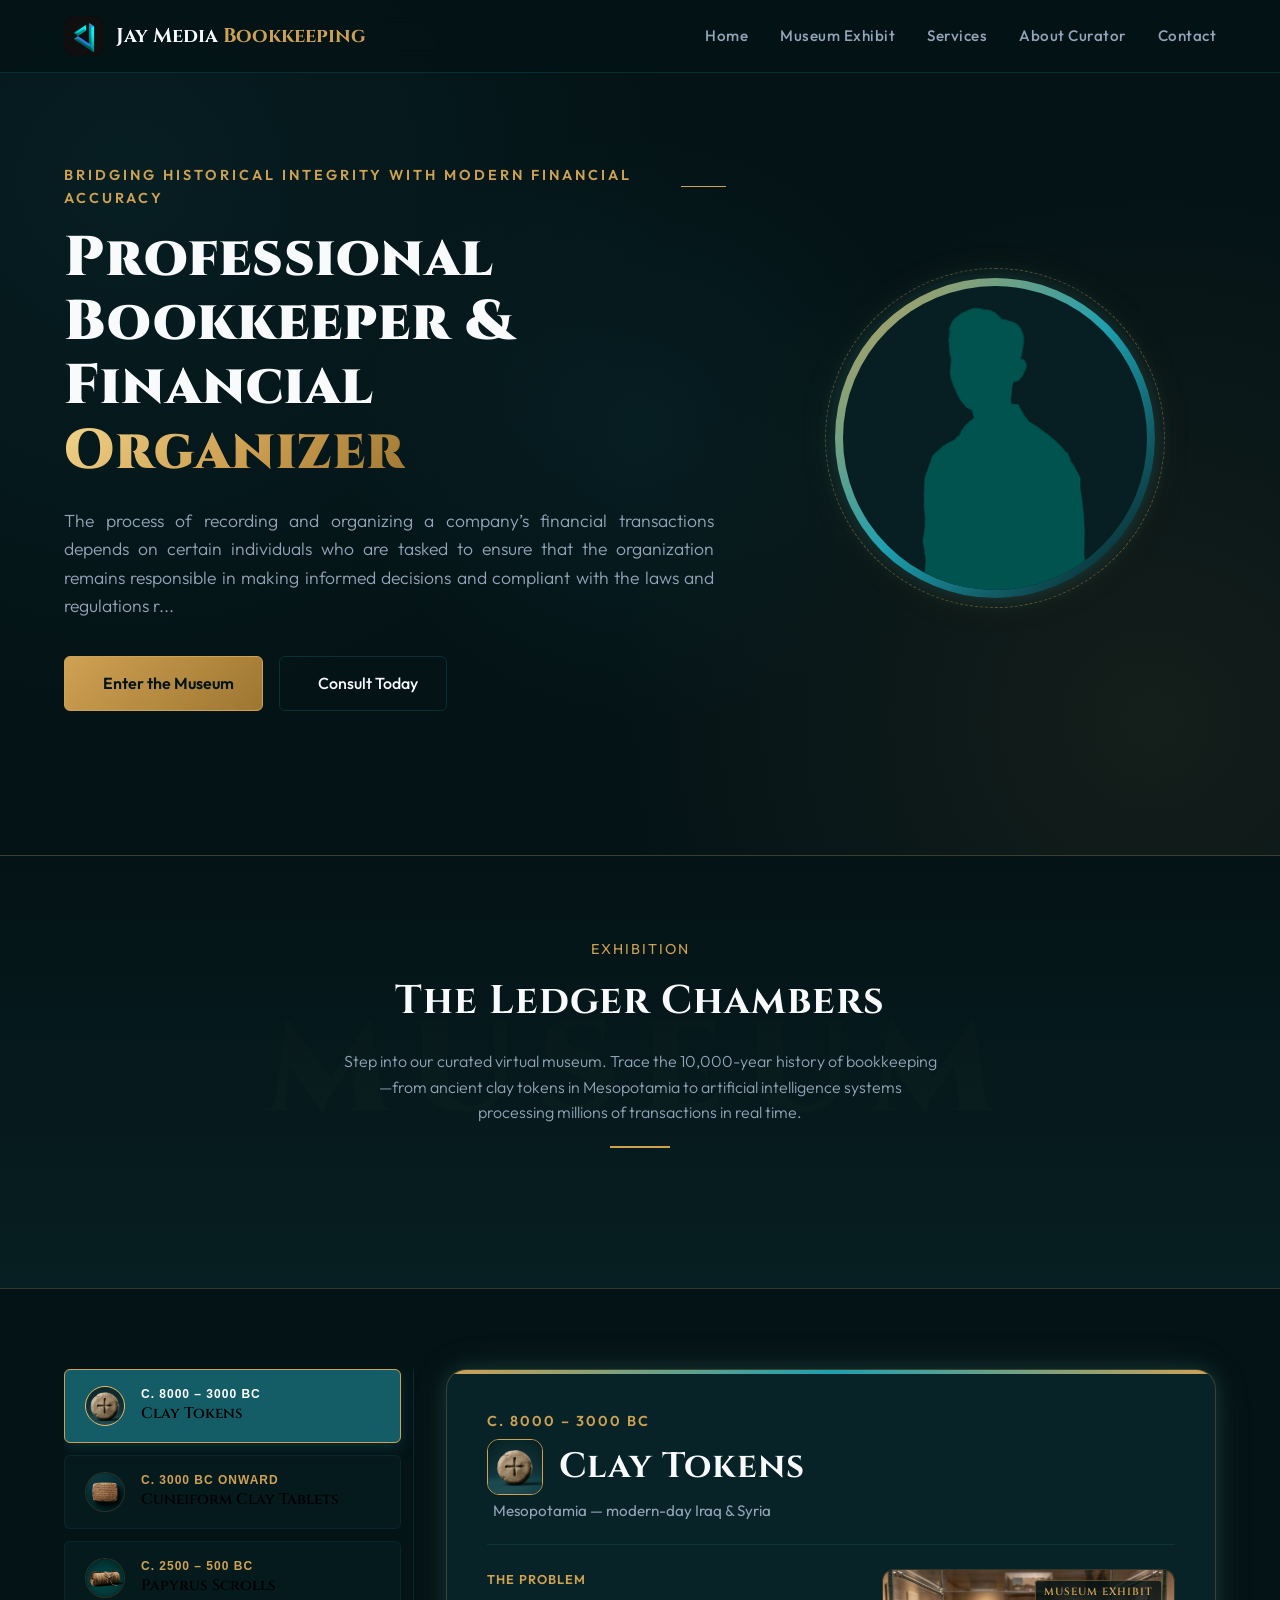
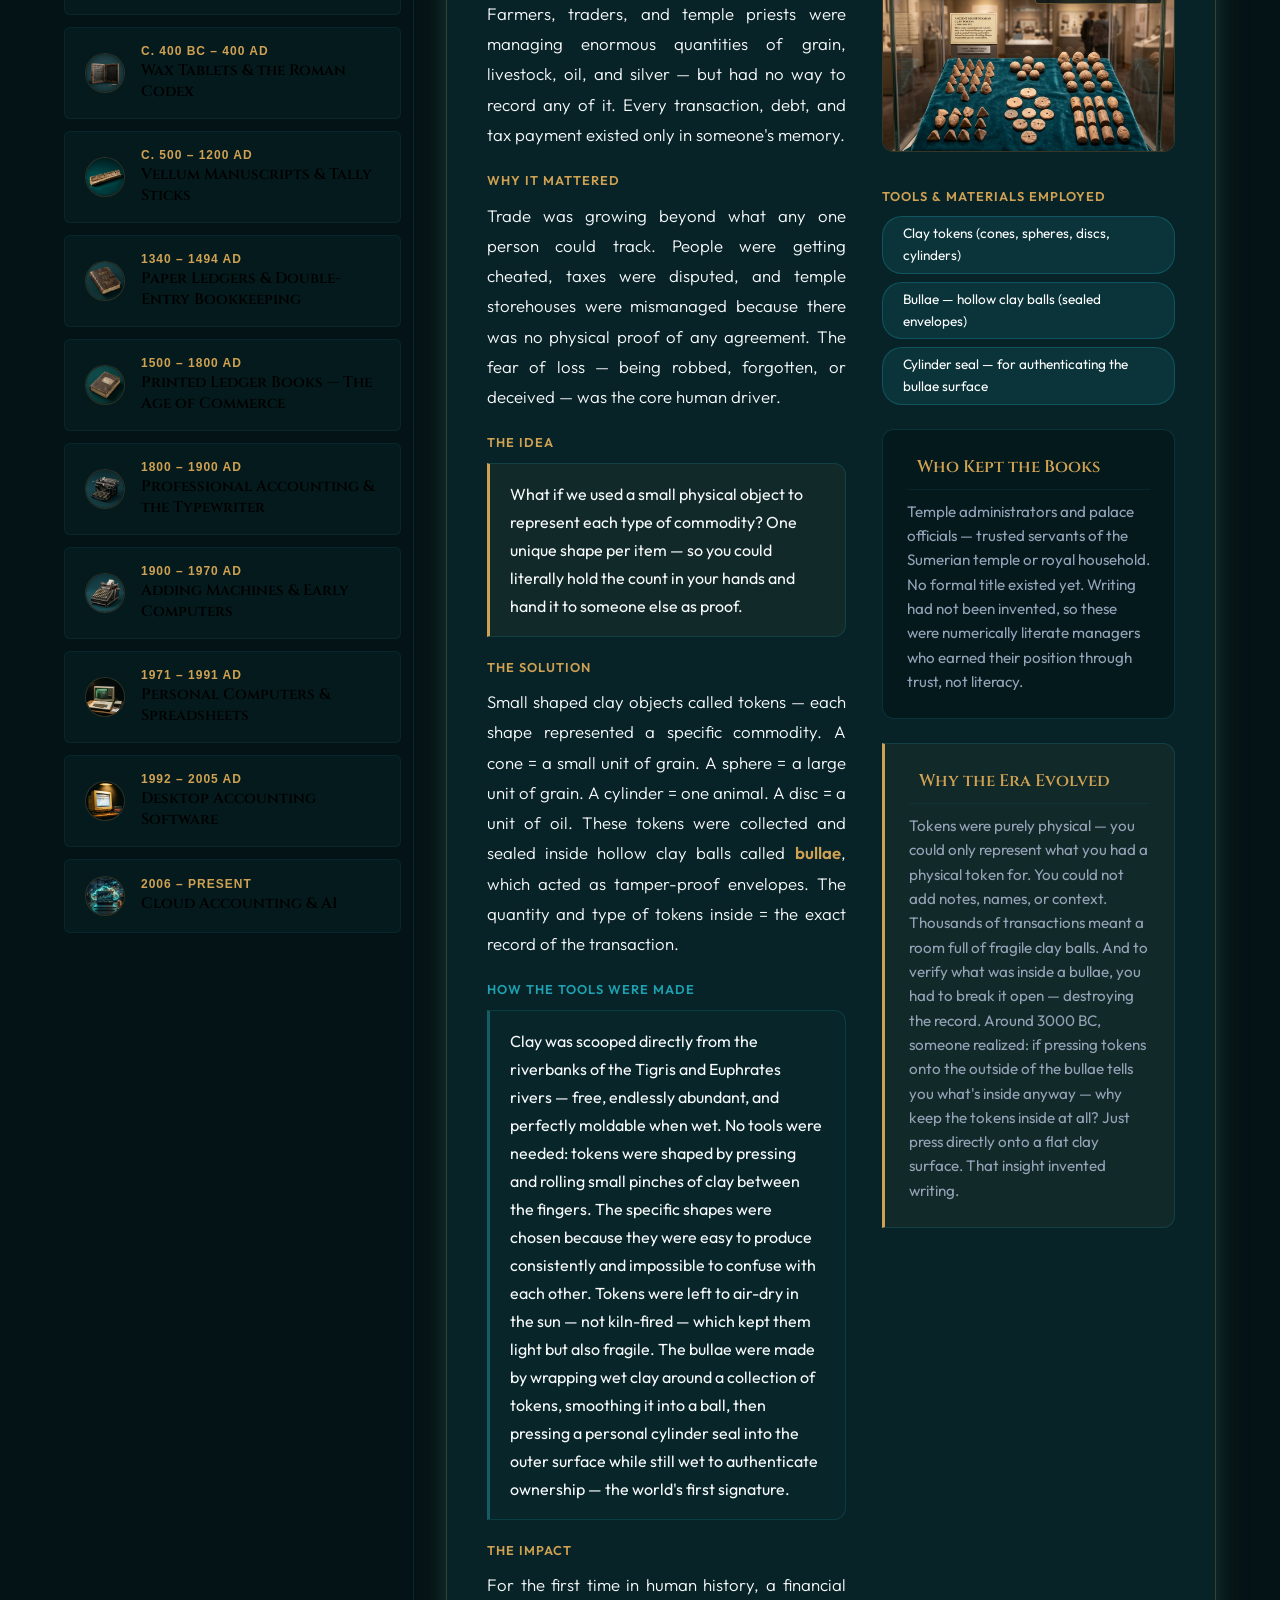
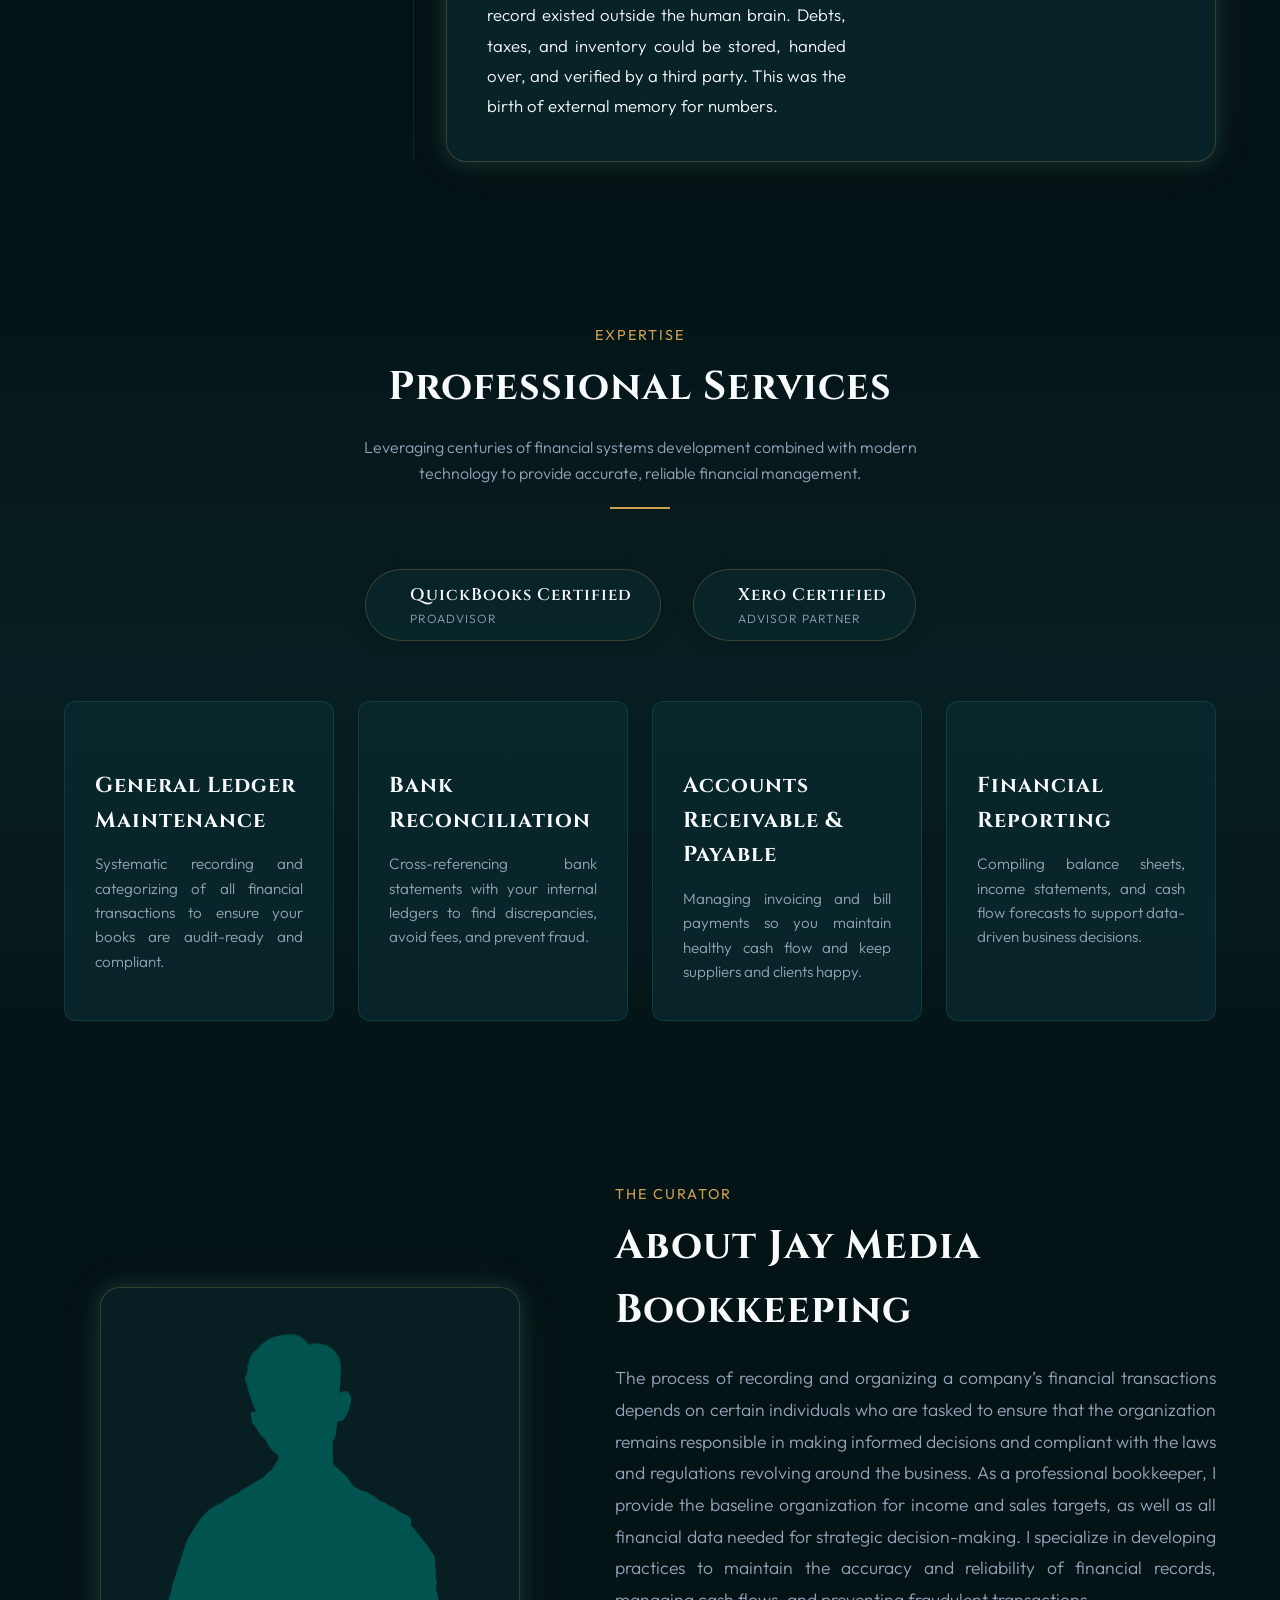
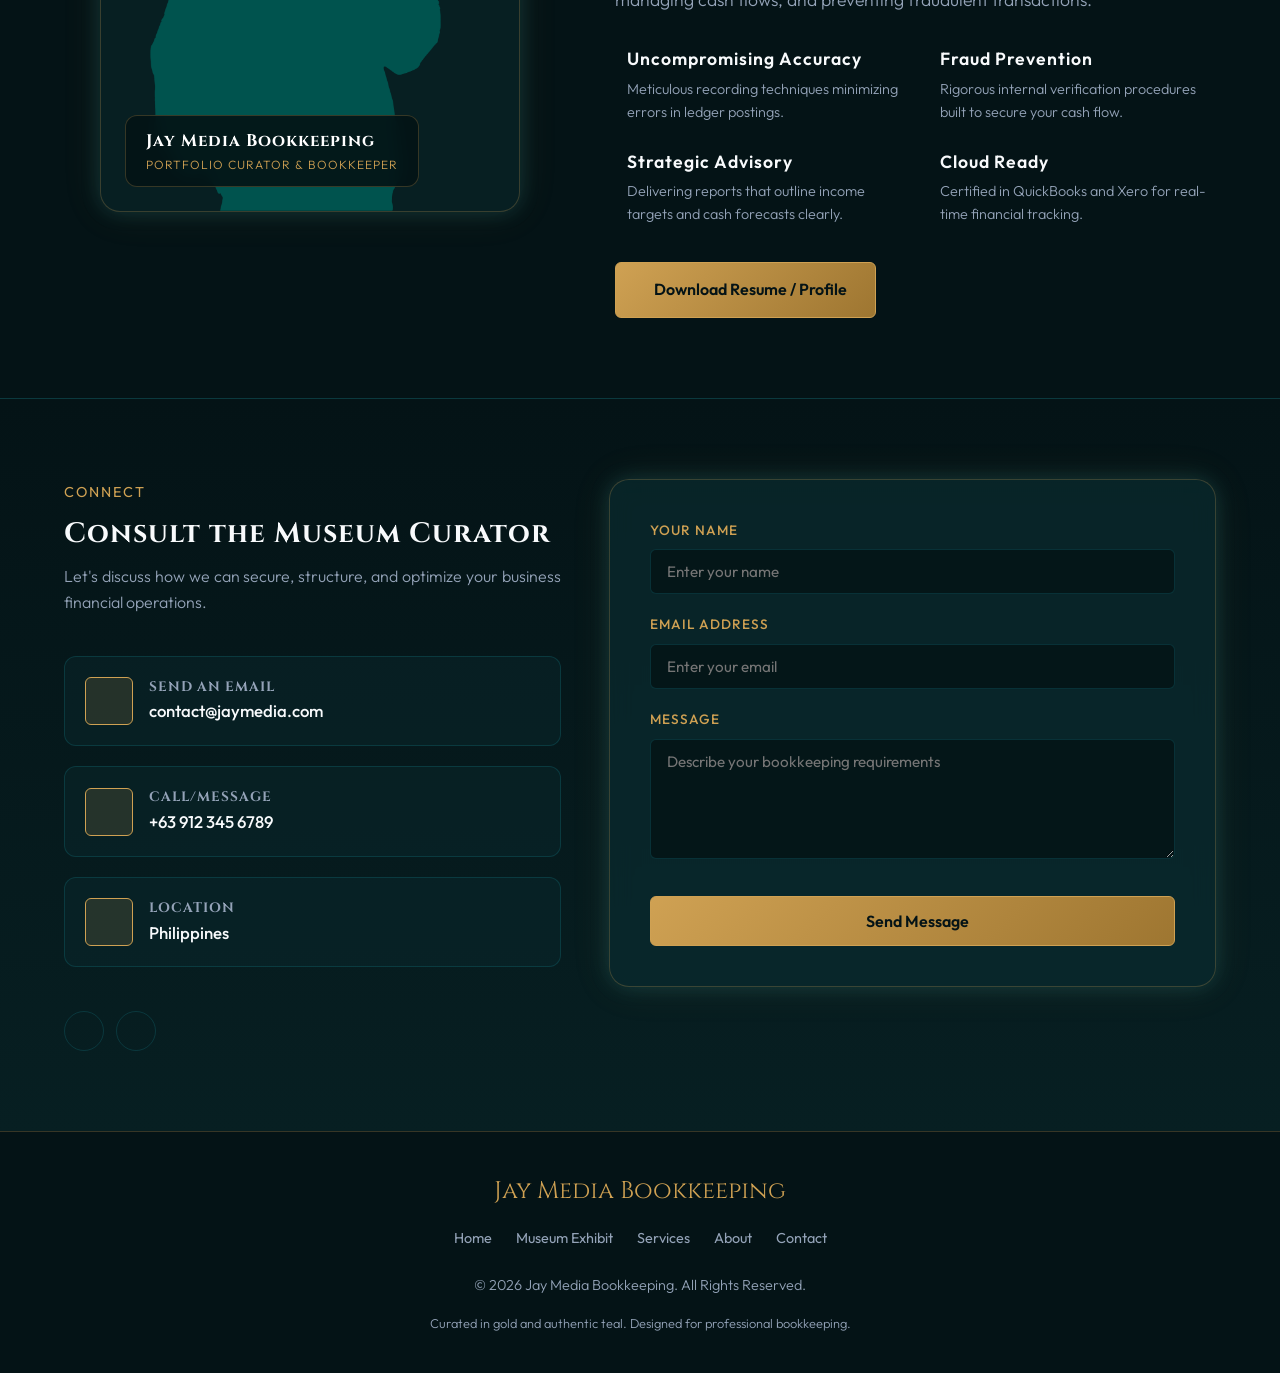
==== index.html @ 48db3c7d "Initial commit - Mobile responsive bookkeeping museum portfolio with interactive shatter transitions" ====
<!DOCTYPE html>
<html lang="en" class="no-scroll">
<head>
  <meta charset="UTF-8">
  <meta name="viewport" content="width=device-width, initial-scale=1.0">
  <title>The Bookkeeping Museum & Portfolio</title>
  
  <!-- SEO Meta Tags -->
  <meta name="description" content="A museum-inspired bookkeeping portfolio exploring the history of bookkeeping from 8000 BC to modern Cloud and AI solutions, showcasing professional bookkeeping services.">
  <meta name="keywords" content="bookkeeping, bookkeeping history, QuickBooks, Xero, portfolio, financial organizer">
  <meta name="author" content="Jay Media Bookkeeping">
  
  <!-- Tabler Icons -->
  <link rel="stylesheet" href="https://cdn.jsdelivr.net/npm/@tabler/icons-webfont@latest/tabler-icons.min.css">
  
  <!-- Custom Stylesheet -->
  <link rel="stylesheet" href="style.css">
</head>
<body class="no-scroll">

  <!-- Preloader Loading Screen -->
  <div class="preloader" id="preloader">
    <div class="loader-container">
      <div class="loader-ring-outer"></div>
      <div class="loader-ring"></div>
      <img src="assets/profile/5. Jay Media Logo.png" alt="Loading Logo" class="loader-logo" id="preloader-logo">
    </div>
    <div class="loader-text" id="preloader-text">Jay Media <span>Bookkeeping</span></div>
  </div>

  <!-- Navigation -->
  <header>
    <div class="container nav-container">
      <a href="#" class="logo-link" id="nav-logo-link">
        <img src="assets/profile/5. Jay Media Logo.png" alt="Jay Media Logo" class="logo-img" id="nav-logo">
        <span class="logo-text" id="nav-logo-text">Jay Media <span>Bookkeeping</span></span>
      </a>
      <ul class="nav-menu">
        <li><a href="#hero" class="nav-link">Home</a></li>
        <li><a href="#museum" class="nav-link">Museum Exhibit</a></li>
        <li><a href="#services" class="nav-link">Services</a></li>
        <li><a href="#about" class="nav-link">About Curator</a></li>
        <li><a href="#contact" class="nav-link">Contact</a></li>
      </ul>
    </div>
  </header>

  <!-- Hero Section -->
  <section class="hero" id="hero">
    <div class="container hero-grid">
      <div class="hero-content">
        <div class="hero-subtitle" id="hero-sub">Where Financial Accuracy Meets History</div>
        <h1 class="hero-title" id="hero-title-text">Organizing Your <span class="gold-gradient-text">Financial Legacy</span></h1>
        <p class="hero-description" id="hero-bio-short">
          The process of recording and organizing a company’s financial transactions depend on certain individuals who are tasked to ensure that the organization remains responsible in making informed decisions and compliant with the laws.
        </p>
        <div class="hero-cta">
          <a href="#museum" class="btn-primary">
            <i class="ti ti-building-monument"></i> Enter the Museum
          </a>
          <a href="#contact" class="btn-secondary">
            <i class="ti ti-mail"></i> Consult Today
          </a>
        </div>
      </div>
      <div class="hero-profile-container">
        <div class="profile-frame">
          <div class="profile-img-wrap interactive-profile-card" id="hero-profile-card">
            <img src="assets/profile/1. profile-teal.png" alt="Jay Media Profile Silhouette" class="profile-layer base-silhouette" id="hero-base-img">
            <img src="assets/profile/2. Profile.jpg" alt="Jay Media Profile Photo" class="profile-layer reveal-photo" id="hero-active-img">
          </div>
        </div>
      </div>
    </div>
  </section>

  <!-- Museum Intro Section -->
  <section class="museum-intro section-padding">
    <div class="container">
      <div class="section-hdr">
        <span class="section-subtitle">Exhibition</span>
        <h2 class="section-title">The Ledger Chambers</h2>
        <p class="section-desc">
          Step into our curated virtual museum. Trace the 10,000-year history of bookkeeping—from ancient clay tokens in Mesopotamia to artificial intelligence systems processing millions of transactions in real time.
        </p>
      </div>
    </div>
  </section>

  <!-- Museum Exhibit Section -->
  <section class="gallery-section section-padding" id="museum">
    <div class="container">
      <div class="gallery-grid">
        
        <!-- Timeline Navigation (Sidebar) -->
        <div class="timeline-nav" id="timeline-nav-list">
          <!-- Dynamically populated -->
        </div>

        <!-- Exhibit Case (Main detail display) -->
        <div class="exhibit-case" id="exhibit-display-case">
          <!-- Dynamically populated -->
        </div>

      </div>
    </div>
  </section>

  <!-- Services & Certifications Section -->
  <section class="services-section section-padding" id="services">
    <div class="container">
      <div class="section-hdr">
        <span class="section-subtitle">Expertise</span>
        <h2 class="section-title">Professional Services</h2>
        <p class="section-desc">
          Leveraging centuries of financial systems development combined with modern technology to provide accurate, reliable financial management.
        </p>
      </div>

      <!-- Certifications Row -->
      <div class="certifications-row" id="certifications-row">
        <!-- Dynamically populated -->
      </div>

      <!-- Services Grid -->
      <div class="services-grid" id="services-grid">
        <!-- Dynamically populated -->
      </div>
    </div>
  </section>

  <!-- About / Curator Section -->
  <section class="about-section section-padding" id="about">
    <div class="container about-grid">
      <div class="about-visual">
        <div class="about-banner-frame interactive-profile-card" id="about-profile-card">
          <img src="assets/profile/3. nobackground-teal.png" alt="Jay Media Profile Silhouette" class="profile-layer base-silhouette" id="about-base-img">
          <img src="assets/profile/4. nobackground.png" alt="Jay Media Profile Cutout" class="profile-layer reveal-photo" id="about-active-img">
          <div class="laser-line"></div>
          <div class="curator-tag" style="z-index: 3;">
            <h4 id="curator-name-tag">Jay Media Bookkeeping</h4>
            <p>Portfolio Curator & Bookkeeper</p>
          </div>
        </div>
      </div>
      <div class="about-content">
        <span class="section-subtitle">The Curator</span>
        <h2 id="about-header-name">About the Bookkeeper</h2>
        <p class="about-bio" id="about-bio-text">
          As professionals in the field, we provide the baseline organization for income and sales targets, as well as all financial data needed for strategic decision-making. To do this, it is crucial to develop skills to maintain the accuracy and reliability of financial records and manage cash flows, aiding in the prevention of fraudulent transactions.
        </p>
        <div class="about-highlights">
          <div class="highlight-item">
            <i class="ti ti-circle-check"></i>
            <div>
              <h4>Uncompromising Accuracy</h4>
              <p>Meticulous recording techniques minimizing errors in ledger postings.</p>
            </div>
          </div>
          <div class="highlight-item">
            <i class="ti ti-shield-lock"></i>
            <div>
              <h4>Fraud Prevention</h4>
              <p>Rigorous internal verification procedures built to secure your cash flow.</p>
            </div>
          </div>
          <div class="highlight-item">
            <i class="ti ti-chart-line"></i>
            <div>
              <h4>Strategic Advisory</h4>
              <p>Delivering reports that outline income targets and cash forecasts clearly.</p>
            </div>
          </div>
          <div class="highlight-item">
            <i class="ti ti-device-laptop"></i>
            <div>
              <h4>Cloud Ready</h4>
              <p>Certified in QuickBooks and Xero for real-time financial tracking.</p>
            </div>
          </div>
        </div>
        <a href="#" class="btn-primary" id="download-resume-btn" download>
          <i class="ti ti-download"></i> Download Resume / Profile
        </a>
      </div>
    </div>
  </section>

  <!-- Contact Section -->
  <section class="contact-section section-padding" id="contact">
    <div class="container contact-grid">
      
      <!-- Contact Info -->
      <div class="contact-info-panel">
        <div>
          <span class="section-subtitle">Connect</span>
          <h2 class="contact-info-title">Consult the Museum Curator</h2>
          <p class="contact-info-desc">
            Let's discuss how we can secure, structure, and optimize your business financial operations.
          </p>
        </div>
        
        <div class="contact-methods">
          <div class="contact-method-card">
            <div class="contact-method-icon">
              <i class="ti ti-mail"></i>
            </div>
            <div class="contact-method-details">
              <h4>Send an Email</h4>
              <p><a href="mailto:contact@jaymedia.com" id="contact-email-link">contact@jaymedia.com</a></p>
            </div>
          </div>

          <div class="contact-method-card">
            <div class="contact-method-icon">
              <i class="ti ti-phone"></i>
            </div>
            <div class="contact-method-details">
              <h4>Call/Message</h4>
              <p id="contact-phone-text">+63 912 345 6789</p>
            </div>
          </div>

          <div class="contact-method-card">
            <div class="contact-method-icon">
              <i class="ti ti-map-pin"></i>
            </div>
            <div class="contact-method-details">
              <h4>Location</h4>
              <p id="contact-location-text">Philippines</p>
            </div>
          </div>
        </div>

        <div class="social-links">
          <a href="#" class="social-icon" id="contact-fb" target="_blank"><i class="ti ti-brand-facebook"></i></a>
          <a href="#" class="social-icon" id="contact-li" target="_blank"><i class="ti ti-brand-linkedin"></i></a>
        </div>
      </div>

      <!-- Contact Form -->
      <div class="contact-form-card">
        <form id="portfolio-contact-form" onsubmit="event.preventDefault(); alert('Message sent successfully! (Demonstration Only)');">
          <div class="form-group">
            <label class="form-label" for="contact-name">Your Name</label>
            <input type="text" id="contact-name" class="form-control" placeholder="Enter your name" required>
          </div>
          <div class="form-group">
            <label class="form-label" for="contact-email">Email Address</label>
            <input type="email" id="contact-email" class="form-control" placeholder="Enter your email" required>
          </div>
          <div class="form-group">
            <label class="form-label" for="contact-msg">Message</label>
            <textarea id="contact-msg" class="form-control" placeholder="Describe your bookkeeping requirements" required></textarea>
          </div>
          <button type="submit" class="btn-primary" style="width: 100%; justify-content: center; margin-top: 10px;">
            <i class="ti ti-send"></i> Send Message
          </button>
        </form>
      </div>

    </div>
  </section>

  <!-- Footer -->
  <footer>
    <div class="container">
      <a href="#" class="footer-logo" id="footer-logo-link">
        <span id="footer-logo-text">Jay Media <span>Bookkeeping</span></span>
      </a>
      <ul class="footer-nav">
        <li><a href="#hero">Home</a></li>
        <li><a href="#museum">Museum Exhibit</a></li>
        <li><a href="#services">Services</a></li>
        <li><a href="#about">About</a></li>
        <li><a href="#contact">Contact</a></li>
      </ul>
      <p>&copy; <span id="current-year">2026</span> Jay Media Bookkeeping. All Rights Reserved.</p>
      <p class="footer-credits">Curated in gold and authentic teal. Designed for professional bookkeeping.</p>
  </footer>

  <!-- Mobile Bottom Navigation Bar -->
  <nav class="mobile-nav-bar">
    <a href="#hero" class="mobile-nav-item active">
      <i class="ti ti-smart-home"></i>
      <span>Home</span>
    </a>
    <a href="#museum" class="mobile-nav-item">
      <i class="ti ti-building-monument"></i>
      <span>Museum</span>
    </a>
    <a href="#services" class="mobile-nav-item">
      <i class="ti ti-briefcase"></i>
      <span>Services</span>
    </a>
    <a href="#about" class="mobile-nav-item">
      <i class="ti ti-user-cog"></i>
      <span>Curator</span>
    </a>
    <a href="#contact" class="mobile-nav-item">
      <i class="ti ti-message-dots"></i>
      <span>Contact</span>
    </a>
  </nav>

  <!-- Image Lightbox Modal -->
  <div id="image-lightbox" class="lightbox-modal">
    <span class="lightbox-close">&times;</span>
    <img class="lightbox-content" id="lightbox-img" alt="Fullscreen Exhibit Preview">
    <div id="lightbox-caption" class="lightbox-caption"></div>
  </div>

  <!-- Toast Notification -->
  <div class="toast" id="toast-notif">
    <i class="ti ti-circle-check"></i>
    <span id="toast-message">Changes saved successfully!</span>
  </div>



  <!-- Javascript Logic -->
  <script src="data.js"></script>
  <script>
    // State management
    let portfolioData = null;
    let activeExhibitId = 1;

    // Load initial data
    function initData() {
      const savedData = localStorage.getItem('portfolioData');
      if (savedData) {
        try {
          portfolioData = JSON.parse(savedData);
          // Migrate old museum format to v3 if missing the new fields
          if (!portfolioData.museum || !portfolioData.museum[0] || !portfolioData.museum[0].problem) {
            console.log("Upgrading local storage museum data to v3...");
            portfolioData.museum = DEFAULT_PORTFOLIO_DATA.museum;
            saveDataToStorage();
          }
          // Upgrade old relative file references to Base64 to bypass local file:// protocol limitations
          if (portfolioData.personal) {
            if (!portfolioData.personal.heroBaseImg || !portfolioData.personal.heroBaseImg.startsWith('data:image')) {
              portfolioData.personal.heroBaseImg = DEFAULT_PORTFOLIO_DATA.personal.heroBaseImg;
            }
            if (!portfolioData.personal.heroActiveImg || !portfolioData.personal.heroActiveImg.startsWith('data:image')) {
              portfolioData.personal.heroActiveImg = DEFAULT_PORTFOLIO_DATA.personal.heroActiveImg;
            }
          }
        } catch (e) {
          console.error("Failed to parse saved data, loading defaults.", e);
          portfolioData = { ...DEFAULT_PORTFOLIO_DATA };
        }
      } else {
        portfolioData = { ...DEFAULT_PORTFOLIO_DATA };
      }
    }

    // Save changes to localStorage
    function saveDataToStorage() {
      localStorage.setItem('portfolioData', JSON.stringify(portfolioData));
    }

    // Render personal details
    function renderPersonal() {
      const p = portfolioData.personal;
      
      // Update browser tab title
      document.title = `${p.name} | Bookkeeper & Financial Curator`;

      // Preloader logo update
      const preloaderLogo = document.getElementById('preloader-logo');
      if (preloaderLogo && p.logoImg) {
        preloaderLogo.src = p.logoImg;
      }
      
      const preloaderText = document.getElementById('preloader-text');
      if (preloaderText) {
        const nameParts = p.name.split(' ');
        if (nameParts.length > 1) {
          const lastPart = nameParts.pop();
          preloaderText.innerHTML = `${nameParts.join(' ')} <span>${lastPart}</span>`;
        } else {
          preloaderText.innerHTML = p.name;
        }
      }

      // Header logo & branding
      const logoEl = document.getElementById('nav-logo');
      if (p.logoImg) {
        logoEl.src = p.logoImg;
        logoEl.style.display = 'block';
      } else {
        logoEl.style.display = 'none';
      }
      
      const logoTextEl = document.getElementById('nav-logo-text');
      const footerLogoTextEl = document.getElementById('footer-logo-text');
      
      // Handle formatting names like "Word Word"
      const nameParts = p.name.split(' ');
      let brandHTML = '';
      if (nameParts.length > 1) {
        const lastPart = nameParts.pop();
        brandHTML = `${nameParts.join(' ')} <span>${lastPart}</span>`;
      } else {
        brandHTML = `${p.name}`;
      }
      logoTextEl.innerHTML = brandHTML;
      footerLogoTextEl.innerHTML = brandHTML;

      // Hero Elements
      document.getElementById('hero-sub').innerText = p.tagline;
      
      // Hero Title format (first parts white, last word gold)
      const titleParts = p.title.split(' ');
      if (titleParts.length > 1) {
        const lastWord = titleParts.pop();
        document.getElementById('hero-title-text').innerHTML = `${titleParts.join(' ')} <span class="gold-gradient-text">${lastWord}</span>`;
      } else {
        document.getElementById('hero-title-text').innerText = p.title;
      }

      // Bio / Image
      document.getElementById('hero-bio-short').innerText = p.bio.length > 250 ? p.bio.substring(0, 247) + '...' : p.bio;
      
      // Hero Layer Images
      document.getElementById('hero-base-img').src = p.heroBaseImg || 'assets/profile/1. profile-teal.png';
      document.getElementById('hero-active-img').src = p.heroActiveImg || 'assets/profile/2. Profile.jpg';
      if (window.heroDisintegrator) {
        window.heroDisintegrator.updateImageSrc(p.heroBaseImg || 'assets/profile/1. profile-teal.png', p.heroActiveImg || 'assets/profile/2. Profile.jpg');
      }
      
      // About Layer Images
      document.getElementById('about-base-img').src = p.aboutBaseImg || 'assets/profile/3. nobackground-teal.png';
      document.getElementById('about-active-img').src = p.aboutActiveImg || 'assets/profile/4. nobackground.png';
      
      document.getElementById('curator-name-tag').innerText = p.name;
      document.getElementById('about-header-name').innerText = `About ${p.name}`;
      document.getElementById('about-bio-text').innerText = p.bio;
      
      // Resume Link
      const resumeBtn = document.getElementById('download-resume-btn');
      resumeBtn.href = p.resumeLink || '#';

      // Contacts Panel
      document.getElementById('contact-email-link').href = `mailto:${p.email}`;
      document.getElementById('contact-email-link').innerText = p.email;
      document.getElementById('contact-phone-text').innerText = p.phone;
      document.getElementById('contact-location-text').innerText = p.location;

      // Social links
      const fbLink = document.getElementById('contact-fb');
      const liLink = document.getElementById('contact-li');
      if (p.facebook) {
        fbLink.href = p.facebook;
        fbLink.style.display = 'inline-flex';
      } else {
        fbLink.style.display = 'none';
      }
      if (p.linkedin) {
        liLink.href = p.linkedin;
        liLink.style.display = 'inline-flex';
      } else {
        liLink.style.display = 'none';
      }

      // Certifications Badges
      const certRow = document.getElementById('certifications-row');
      certRow.innerHTML = '';
      if (p.qbCertified) {
        certRow.innerHTML += `
          <div class="cert-badge">
            <i class="ti ti-certificate"></i>
            <div class="cert-badge-text">
              <h4>QuickBooks Certified</h4>
              <p>ProAdvisor</p>
            </div>
          </div>
        `;
      }
      if (p.xeroCertified) {
        certRow.innerHTML += `
          <div class="cert-badge">
            <i class="ti ti-certificate-2"></i>
            <div class="cert-badge-text">
              <h4>Xero Certified</h4>
              <p>Advisor Partner</p>
            </div>
          </div>
        `;
      }
    }

    // Render services
    function renderServices() {
      const container = document.getElementById('services-grid');
      container.innerHTML = '';
      
      portfolioData.services.forEach(s => {
        container.innerHTML += `
          <div class="service-card">
            <i class="ti ${s.icon || 'ti-book'} service-icon"></i>
            <h3 class="service-title">${s.title}</h3>
            <p class="service-desc">${s.desc}</p>
          </div>
        `;
      });
    }

    // Render Museum Timeline Navigation
    function renderMuseumNav() {
      const container = document.getElementById('timeline-nav-list');
      container.innerHTML = '';
      
      portfolioData.museum.forEach(m => {
        const isActive = m.id === activeExhibitId ? 'active' : '';
        container.innerHTML += `
          <button class="timeline-nav-item ${isActive}" onclick="selectExhibit(${m.id})">
            <div class="nav-item-icon"><img src="${m.thumbnail || m.image}" alt="${m.name} Icon"></div>
            <div class="nav-item-meta">
              <div class="nav-item-date">${m.date}</div>
              <div class="nav-item-name">${m.name}</div>
            </div>
          </button>
        `;
      });
    }

    // Render active exhibit detail case
    function renderActiveExhibit() {
      const container = document.getElementById('exhibit-display-case');
      const m = portfolioData.museum.find(item => item.id === activeExhibitId) || portfolioData.museum[0];
      
      // Chips builder
      const chipsHTML = m.tools.map(t => `<span class="chip"><i class="ti ti-tool"></i>${t}</span>`).join('');
      
      // Visual display (Image or beautiful fallback icon layout)
      let visualHTML = '';
      if (m.image) {
        visualHTML = `
          <div class="exhibit-image-frame" onclick="window.openLightbox('${m.image}', '${m.name} Exhibit')">
            <img src="${m.image}" alt="${m.name} Museum Exhibit">
          </div>
        `;
      } else {
        visualHTML = `
          <div class="exhibit-image-frame">
            <div class="exhibit-placeholder-visual">
              <i class="ti ti-building-monument"></i>
              <p style="font-family: var(--font-serif); font-size: 1.1rem; color: var(--gold-primary)">${m.name} Exhibit Display</p>
              <p style="font-size: 0.8rem; opacity: 0.7">Replica Artifact (Reference Code: BM-${100 + m.id})</p>
            </div>
          </div>
        `;
      }

      container.innerHTML = `
        <div class="exhibit-header">
          <div>
            <div class="exhibit-date">${m.date}</div>
            <div class="exhibit-title-wrap">
              <div class="exhibit-icon"><img src="${m.thumbnail || m.image}" alt="${m.name} Icon"></div>
              <h3 class="exhibit-title">${m.name}</h3>
            </div>
            <div class="exhibit-place">
              <i class="ti ti-map-pin"></i> ${m.place}
            </div>
          </div>
        </div>

        <div class="exhibit-content-grid">
          
          <!-- Story column -->
          <div class="exhibit-story" style="display: flex; flex-direction: column; gap: 20px;">
            <div class="exhibit-story-section">
              <div class="exhibit-chips-label"><i class="ti ti-alert-circle"></i> The Problem</div>
              <p>${m.problem}</p>
            </div>
            
            <div class="exhibit-story-section">
              <div class="exhibit-chips-label"><i class="ti ti-help-circle"></i> Why It Mattered</div>
              <p>${m.why}</p>
            </div>
            
            <div class="exhibit-story-section">
              <div class="exhibit-chips-label" style="color: var(--gold-primary);"><i class="ti ti-bulb"></i> The Idea</div>
              <div class="exhibit-box-dark" style="border-left: 3px solid var(--gold-primary); background: rgba(207, 161, 83, 0.05); padding: 16px 20px; border-radius: 0 var(--radius-md) var(--radius-md) 0; line-height: 1.75;">
                ${m.idea}
              </div>
            </div>
            
            <div class="exhibit-story-section">
              <div class="exhibit-chips-label"><i class="ti ti-puzzle"></i> The Solution</div>
              <p>${m.solution}</p>
            </div>
            
            <div class="exhibit-story-section">
              <div class="exhibit-chips-label" style="color: var(--teal-light);"><i class="ti ti-hammer"></i> How the Tools Were Made</div>
              <div class="exhibit-box-dark" style="border-left: 3px solid var(--teal-primary); background: rgba(20, 92, 102, 0.05); padding: 16px 20px; border-radius: 0 var(--radius-md) var(--radius-md) 0; line-height: 1.75;">
                ${m.howmade}
              </div>
            </div>
            
            <div class="exhibit-story-section">
              <div class="exhibit-chips-label"><i class="ti ti-star"></i> The Impact</div>
              <p>${m.impact}</p>
            </div>
          </div>

          <!-- Media/Meta column -->
          <div class="exhibit-meta-column">
            ${visualHTML}

            <div class="exhibit-chips">
              <span class="exhibit-chips-label">Tools & Materials Employed</span>
              <div class="chips-container">
                ${chipsHTML}
              </div>
            </div>

            <div class="exhibit-box-dark">
              <div class="exhibit-box-title">
                <i class="ti ti-user"></i> Who Kept the Books
              </div>
              <div class="exhibit-box-text">${m.who}</div>
            </div>

            <div class="exhibit-box-dark why-fade-box" style="border-left: 3px solid var(--gold-primary); background: rgba(207, 161, 83, 0.05);">
              <div class="exhibit-box-title" style="color: var(--gold-primary)">
                <i class="ti ti-alert-triangle"></i> Why the Era Evolved
              </div>
              <div class="exhibit-box-text">${m.limit}</div>
            </div>
          </div>

        </div>
      `;
    }

    // Switch exhibit
    function selectExhibit(id) {
      activeExhibitId = id;
      renderMuseumNav();
      
      // Animate transition
      const caseEl = document.getElementById('exhibit-display-case');
      caseEl.style.opacity = '0';
      caseEl.style.transform = 'translateY(10px)';
      
      setTimeout(() => {
        renderActiveExhibit();
        caseEl.style.opacity = '1';
        caseEl.style.transform = 'translateY(0)';
      }, 150);
    }

    // Show Toast
    function showToast(message) {
      const toast = document.getElementById('toast-notif');
      document.getElementById('toast-message').innerText = message;
      toast.classList.add('show');
      setTimeout(() => {
        toast.classList.remove('show');
      }, 3000);
    }

    // Render everything
    function renderAll() {
      renderPersonal();
      renderServices();
      renderMuseumNav();
      renderActiveExhibit();
      
      // Footer current year update
      document.getElementById('current-year').innerText = new Date().getFullYear();
    }



    // Global disintegrator reference
    window.heroDisintegrator = null;

    // Disintegration Particle Reveal Engine (Triangular Puzzle Shatter & Reassemble)
    class Disintegrator {
      constructor(container, baseImgSrc, activeImgSrc) {
        this.container = container;
        this.baseImgSrc = baseImgSrc;
        this.activeImgSrc = activeImgSrc;
        this.canvas = document.createElement('canvas');
        this.canvas.className = 'disintegrate-canvas';
        this.canvas.style.position = 'absolute';
        this.canvas.style.top = '0';
        this.canvas.style.left = '0';
        this.canvas.style.width = '100%';
        this.canvas.style.height = '100%';
        this.canvas.style.pointerEvents = 'none';
        this.canvas.style.zIndex = '5';
        
        this.container.appendChild(this.canvas);
        this.ctx = this.canvas.getContext('2d');
        
        this.disintegrateParticles = [];
        this.reassembleParticles = [];
        this.animating = false;
        this.animationFrameId = null;
        this.frameCount = 0;
        
        this.baseImageLoaded = false;
        this.activeImageLoaded = false;
        
        this.image = new Image();
        this.image.onload = () => {
          this.baseImageLoaded = true;
        };
        this.image.src = baseImgSrc;
        if (this.image.complete) {
          this.baseImageLoaded = true;
        }
        
        this.activeImage = new Image();
        this.activeImage.onload = () => {
          this.activeImageLoaded = true;
        };
        this.activeImage.src = activeImgSrc;
        if (this.activeImage.complete) {
          this.activeImageLoaded = true;
        }
      }
      
      trigger(mode = 'assemble') {
        if (this.animating) {
          // If already animating, dynamically reverse the direction of the transition mid-flight
          this.mode = mode;
          return;
        }
        if (!this.baseImageLoaded || !this.activeImageLoaded) return;
        
        this.animating = true;
        this.mode = mode;
        this.progress = (mode === 'assemble') ? 0.0 : 1.0;
        
        // Hide standard DOM images immediately to allow particle takeover
        this.container.classList.add('disintegrating');
        
        const rect = this.container.getBoundingClientRect();
        this.canvas.width = rect.width;
        this.canvas.height = rect.height;
        
        // Match DOM image scaling, alignment, and object-fit: cover behavior exactly
        const drawCoverImage = (tempCtx, img) => {
          const w = rect.width * 1.05;
          const h = rect.height * 1.05;
          const x = (rect.width - w) / 2;
          const y = (rect.height - h) / 2;
          
          const imgRatio = img.width / img.height;
          const targetRatio = w / h;
          
          let drawW, drawH, drawX, drawY;
          
          if (imgRatio > targetRatio) {
            drawH = h;
            drawW = h * imgRatio;
            drawX = x + (w - drawW) / 2;
            drawY = y;
          } else {
            drawW = w;
            drawH = w / imgRatio;
            drawX = x;
            drawY = y + (h - drawH) / 2;
          }
          
          tempCtx.drawImage(img, drawX, drawY, drawW, drawH);
        };

        this.baseTempCanvas = document.createElement('canvas');
        this.baseTempCanvas.width = rect.width;
        this.baseTempCanvas.height = rect.height;
        const baseTempCtx = this.baseTempCanvas.getContext('2d');
        drawCoverImage(baseTempCtx, this.image);
        
        this.activeTempCanvas = document.createElement('canvas');
        this.activeTempCanvas.width = rect.width;
        this.activeTempCanvas.height = rect.height;
        const activeTempCtx = this.activeTempCanvas.getContext('2d');
        drawCoverImage(activeTempCtx, this.activeImage);
        
        let baseImgData;
        try {
          baseImgData = baseTempCtx.getImageData(0, 0, rect.width, rect.height);
        } catch (e) {
          console.warn("Disintegration pixel sampling failed.", e);
          this.finish();
          return;
        }
        
        let activeImgData;
        try {
          activeImgData = activeTempCtx.getImageData(0, 0, rect.width, rect.height);
        } catch (e) {
          console.warn("Reassembly pixel sampling failed.", e);
          this.finish();
          return;
        }
        
        const activeData = activeImgData.data;
        this.particles = [];
        
        const gridStep = 45; // Generates ~50-60 beautiful, large glass shards
        const cx = rect.width / 2;
        const cy = rect.height / 2;
        
        const isInsideCircle = (px, py) => {
          const dx = px - cx;
          const dy = py - cy;
          return dx * dx + dy * dy <= (rect.width / 2) * (rect.width / 2);
        };
        
        const cols = Math.ceil(rect.width / gridStep);
        const rows = Math.ceil(rect.height / gridStep);
        
        // Generate main grid vertices with random interior offsets
        const points = [];
        for (let r = 0; r <= rows; r++) {
          points[r] = [];
          for (let c = 0; c <= cols; c++) {
            const baseX = c * gridStep;
            const baseY = r * gridStep;
            let px = baseX;
            let py = baseY;
            if (r > 0 && r < rows && c > 0 && c < cols) {
              const maxPerturb = gridStep * 0.35;
              px += (Math.random() * 2 - 1) * maxPerturb;
              py += (Math.random() * 2 - 1) * maxPerturb;
            }
            points[r][c] = { x: px, y: py };
          }
        }
        
        // Generate horizontal midpoints and decide whether to include them (adds/removes side counts)
        const hMid = [];
        const hUse = [];
        for (let r = 0; r <= rows; r++) {
          hMid[r] = [];
          hUse[r] = [];
          for (let c = 0; c < cols; c++) {
            const A = points[r][c];
            const B = points[r][c+1];
            const mx = (A.x + B.x) / 2;
            const my = (A.y + B.y) / 2;
            
            const dx = B.x - A.x;
            const dy = B.y - A.y;
            const len = Math.sqrt(dx * dx + dy * dy);
            const nx = -dy / (len || 1);
            const ny = dx / (len || 1);
            const perturb = (Math.random() * 2 - 1) * (gridStep * 0.25);
            
            hMid[r][c] = { x: mx + nx * perturb, y: my + ny * perturb };
            hUse[r][c] = Math.random() > 0.4;
          }
        }
        
        // Generate vertical midpoints and decide whether to include them
        const vMid = [];
        const vUse = [];
        for (let r = 0; r < rows; r++) {
          vMid[r] = [];
          vUse[r] = [];
          for (let c = 0; c <= cols; c++) {
            const A = points[r][c];
            const B = points[r+1][c];
            const mx = (A.x + B.x) / 2;
            const my = (A.y + B.y) / 2;
            
            const dx = B.x - A.x;
            const dy = B.y - A.y;
            const len = Math.sqrt(dx * dx + dy * dy);
            const nx = -dy / (len || 1);
            const ny = dx / (len || 1);
            const perturb = (Math.random() * 2 - 1) * (gridStep * 0.25);
            
            vMid[r][c] = { x: mx + nx * perturb, y: my + ny * perturb };
            vUse[r][c] = Math.random() > 0.4;
          }
        }
        
        const addPolygon = (vertices) => {
          if (vertices.length < 3) return;
          
          let sumX = 0, sumY = 0;
          for (let i = 0; i < vertices.length; i++) {
            sumX += vertices[i].x;
            sumY += vertices[i].y;
          }
          const tx = sumX / vertices.length;
          const ty = sumY / vertices.length;
          
          if (isInsideCircle(tx, ty)) {
            const idx = (Math.min(rect.height - 1, Math.max(0, Math.floor(ty))) * rect.width + Math.min(rect.width - 1, Math.max(0, Math.floor(tx)))) * 4;
            
            if (activeData[idx + 3] > 50) {
              const dx = tx - cx;
              const dy = ty - cy;
              
              // Gentle, slow, clean shatter: explodeDist is very subtle
              const explodeDist = 0.15 + Math.random() * 0.15;
              const startX = tx + dx * explodeDist;
              const startY = ty + dy * explodeDist;
              
              // Small random rotation (up to +-15 degrees or +-0.25 radians)
              const startAngle = (Math.random() * 2 - 1) * 0.25;
              
              this.particles.push({
                startX: startX,
                startY: startY,
                targetX: tx,
                targetY: ty,
                startAngle: startAngle,
                vertices: vertices
              });
            }
          }
        };
        
        // Build the mosaic: loop grid cells, randomly outputting 3-sided to 8-sided polygons
        for (let r = 0; r < rows; r++) {
          for (let c = 0; c < cols; c++) {
            const TL = points[r][c];
            const TR = points[r][c+1];
            const BR = points[r+1][c+1];
            const BL = points[r+1][c];
            
            const split = Math.random() > 0.45;
            
            if (!split) {
              const vertices = [];
              vertices.push(TL);
              if (hUse[r][c]) vertices.push(hMid[r][c]);
              vertices.push(TR);
              if (vUse[r][c+1]) vertices.push(vMid[r][c+1]);
              vertices.push(BR);
              if (hUse[r+1][c]) vertices.push(hMid[r+1][c]);
              vertices.push(BL);
              if (vUse[r][c]) vertices.push(vMid[r][c]);
              
              addPolygon(vertices);
            } else {
              const mx = (TL.x + BR.x) / 2;
              const my = (TL.y + BR.y) / 2;
              const dx = BR.x - TL.x;
              const dy = BR.y - TL.y;
              const len = Math.sqrt(dx * dx + dy * dy);
              const nx = -dy / (len || 1);
              const ny = dx / (len || 1);
              const perturb = (Math.random() * 2 - 1) * (gridStep * 0.2);
              const dMid = { x: mx + nx * perturb, y: my + ny * perturb };
              
              const v1 = [];
              v1.push(TL);
              if (hUse[r][c]) v1.push(hMid[r][c]);
              v1.push(TR);
              if (vUse[r][c+1]) v1.push(vMid[r][c+1]);
              v1.push(BR);
              v1.push(dMid);
              
              const v2 = [];
              v2.push(TL);
              v2.push(dMid);
              v2.push(BR);
              if (hUse[r+1][c]) v2.push(hMid[r+1][c]);
              v2.push(BL);
              if (vUse[r][c]) v2.push(vMid[r][c]);
              
              addPolygon(v1);
              addPolygon(v2);
            }
          }
        }
        
        this.animate();
      }
      
      shatter() {
        this.trigger('shatter');
      }
      
      animate() {
        if (!this.animating) return;
        
        // Easing transition for progress value
        if (this.mode === 'assemble') {
          this.progress += (1.0 - this.progress) * 0.12;
          if (1.0 - this.progress < 0.005) {
            this.progress = 1.0;
          }
        } else {
          this.progress += (0.0 - this.progress) * 0.12;
          if (this.progress < 0.005) {
            this.progress = 0.0;
          }
        }
        
        this.ctx.clearRect(0, 0, this.canvas.width, this.canvas.height);
        
        // Strict boundary clipping mask to keep ALL particles contained within the circular frame
        this.ctx.save();
        this.ctx.beginPath();
        this.ctx.arc(this.canvas.width / 2, this.canvas.height / 2, this.canvas.width / 2, 0, Math.PI * 2);
        this.ctx.clip();
        
        // 1. Draw base silhouette image (fading in/out symmetrically)
        const baseAlpha = 1.0 - this.progress;
        if (baseAlpha > 0 && this.baseTempCanvas) {
          this.ctx.save();
          this.ctx.globalAlpha = baseAlpha;
          this.ctx.drawImage(this.baseTempCanvas, 0, 0);
          this.ctx.restore();
        }
        
        const t = this.progress;
        
        // 2. Render converged or diverging active portrait glass shards
        for (let i = 0; i < this.particles.length; i++) {
          const p = this.particles[i];
          
          // Interpolate properties based on progress t
          const x = p.startX + (p.targetX - p.startX) * t;
          const y = p.startY + (p.targetY - p.startY) * t;
          const angle = p.startAngle * (1.0 - t);
          const alpha = t;
          
          if (alpha > 0) {
            this.ctx.save();
            this.ctx.globalAlpha = alpha;
            this.ctx.translate(x, y);
            this.ctx.rotate(angle);
            
            // Draw the irregular polygon path
            this.ctx.beginPath();
            this.ctx.moveTo(p.vertices[0].x - p.targetX, p.vertices[0].y - p.targetY);
            for (let k = 1; k < p.vertices.length; k++) {
              this.ctx.lineTo(p.vertices[k].x - p.targetX, p.vertices[k].y - p.targetY);
            }
            this.ctx.closePath();
            this.ctx.clip();
            
            // Draw the active image segment
            this.ctx.drawImage(this.activeTempCanvas, -p.targetX, -p.targetY);
            this.ctx.restore();
          }
        }
        
        this.ctx.restore(); // Restore outer circular mask clip
        
        if ((this.mode === 'assemble' && this.progress < 1.0) || (this.mode === 'shatter' && this.progress > 0.0)) {
          this.animationFrameId = requestAnimationFrame(() => this.animate());
        } else {
          this.finish();
        }
      }
      
      finish() {
        this.animating = false;
        if (this.animationFrameId) {
          cancelAnimationFrame(this.animationFrameId);
        }
        
        // Force DOM image reveal instantly without transition flicker
        const imgs = this.container.querySelectorAll('img');
        imgs.forEach(img => img.style.transition = 'none');
        
        this.container.classList.remove('disintegrating');
        
        // Restore transition timing in next tick
        setTimeout(() => {
          imgs.forEach(img => img.style.transition = '');
        }, 50);
        
        this.ctx.clearRect(0, 0, this.canvas.width, this.canvas.height);
        this.baseTempCanvas = null;
        this.activeTempCanvas = null;
      }
      
      reset() {
        this.finish();
      }
      
      updateImageSrc(newBaseSrc, newActiveSrc) {
        if (this.baseImgSrc !== newBaseSrc) {
          this.baseImgSrc = newBaseSrc;
          this.baseImageLoaded = false;
          this.image = new Image();
          this.image.onload = () => {
            this.baseImageLoaded = true;
          };
          this.image.src = newBaseSrc;
        }
        if (this.activeImgSrc !== newActiveSrc) {
          this.activeImgSrc = newActiveSrc;
          this.activeImageLoaded = false;
          this.activeImage = new Image();
          this.activeImage.onload = () => {
            this.activeImageLoaded = true;
          };
          this.activeImage.src = newActiveSrc;
        }
      }
    }

    // Lightbox modal logic
    window.openLightbox = function(src, captionText) {
      const modal = document.getElementById('image-lightbox');
      const img = document.getElementById('lightbox-img');
      const caption = document.getElementById('lightbox-caption');
      if (modal && img) {
        modal.classList.add('show');
        img.src = src;
        if (caption) caption.innerText = captionText;
        // Lock scrolling
        document.documentElement.classList.add('no-scroll');
        document.body.classList.add('no-scroll');
      }
    };

    window.closeLightbox = function() {
      const modal = document.getElementById('image-lightbox');
      if (modal) {
        modal.classList.remove('show');
        // Unlock scrolling
        document.documentElement.classList.remove('no-scroll');
        document.body.classList.remove('no-scroll');
      }
    };

    // Start App
    window.addEventListener('DOMContentLoaded', () => {
      initData();
      renderAll();

      // Close lightbox on click outside the image or close button
      const lightbox = document.getElementById('image-lightbox');
      if (lightbox) {
        lightbox.addEventListener('click', (e) => {
          if (e.target === lightbox || e.target.classList.contains('lightbox-close')) {
            window.closeLightbox();
          }
        });
      }
      
      // Close lightbox on Escape key
      document.addEventListener('keydown', (e) => {
        if (e.key === 'Escape') {
          window.closeLightbox();
        }
      });

      // Instantiate Disintegrator for Hero profile card
      const heroCard = document.getElementById('hero-profile-card');
      const baseImg = document.getElementById('hero-base-img');
      const activeImg = document.getElementById('hero-active-img');
      if (heroCard && baseImg && activeImg) {
        window.heroDisintegrator = new Disintegrator(heroCard, baseImg.src, activeImg.src);
      }

      // Add interactivity to profile cards strictly on click toggling
      document.querySelectorAll('.interactive-profile-card').forEach(card => {
        card.addEventListener('click', (e) => {
          card.classList.toggle('locked');
          const isLocked = card.classList.contains('locked');
          
          if (card.id === 'hero-profile-card' && window.heroDisintegrator) {
            if (isLocked) {
              window.heroDisintegrator.trigger('assemble');
            } else {
              window.heroDisintegrator.shatter();
            }
          }
        });
      });

      // Mobile nav bar active state on scroll (Intersection Observer)
      const sections = document.querySelectorAll('section, header');
      const mobileNavItems = document.querySelectorAll('.mobile-nav-item');
      const desktopNavItems = document.querySelectorAll('.nav-link');

      const observerOptions = {
        root: null,
        rootMargin: '-30% 0px -50% 0px',
        threshold: 0
      };

      const scrollObserver = new IntersectionObserver((entries) => {
        entries.forEach(entry => {
          if (entry.isIntersecting) {
            let id = entry.target.getAttribute('id');
            if (entry.target.tagName.toLowerCase() === 'header') {
              id = 'hero';
            }
            if (!id) return;
            
            const targetHref = `#${id}`;
            
            mobileNavItems.forEach(item => {
              if (item.getAttribute('href') === targetHref) {
                item.classList.add('active');
              } else {
                item.classList.remove('active');
              }
            });

            desktopNavItems.forEach(item => {
              if (item.getAttribute('href') === targetHref) {
                item.classList.add('active');
              } else {
                item.classList.remove('active');
              }
            });
          }
        });
      }, observerOptions);

      sections.forEach(sec => {
        if (sec.id || sec.tagName.toLowerCase() === 'header') {
          scrollObserver.observe(sec);
        }
      });

      mobileNavItems.forEach(item => {
        item.addEventListener('click', () => {
          mobileNavItems.forEach(nav => nav.classList.remove('active'));
          item.classList.add('active');
        });
      });
    });

    // Fade out preloader on window load
    window.addEventListener('load', () => {
      const preloader = document.getElementById('preloader');
      if (preloader) {
        setTimeout(() => {
          preloader.classList.add('fade-out');
          // Unlock scrolling once page loads
          document.documentElement.classList.remove('no-scroll');
          document.body.classList.remove('no-scroll');
        }, 1500); // Premium aesthetic delay
      }
    });
  </script>
</body>
</html>
---- style.css ----
/* Premium Authentic Teal & Gold Museum Design System */
@import url('https://fonts.googleapis.com/css2?family=Cinzel:wght@400;600;700;900&family=Outfit:wght@300;400;500;600;700&display=swap');

:root {
  /* Color Palette */
  --bg-darker: #041316;
  --bg-dark: #071f22;
  --bg-card: rgba(11, 44, 48, 0.7);
  --teal-primary: #145c66;
  --teal-light: #1da0b0;
  --teal-glow: rgba(29, 160, 176, 0.15);
  --gold-primary: #cfa153;
  --gold-light: #dfba6b;
  --gold-dark: #9e7631;
  --gold-glow: rgba(207, 161, 83, 0.2);
  --text-main: #f8fafc;
  --text-muted: #94a3b8;
  --text-dark: #0f172a;
  
  /* Layout */
  --border-gold: 1px solid rgba(207, 161, 83, 0.25);
  --border-teal: 1px solid rgba(29, 160, 176, 0.2);
  --radius-sm: 6px;
  --radius-md: 12px;
  --radius-lg: 20px;
  --transition: all 0.3s cubic-bezier(0.4, 0, 0.2, 1);
  --font-serif: 'Cinzel', Georgia, serif;
  --font-sans: 'Outfit', system-ui, sans-serif;
  --shadow-glow: 0 0 20px rgba(29, 160, 176, 0.2), 0 0 40px rgba(207, 161, 83, 0.1);
}

* {
  box-sizing: border-box;
  margin: 0;
  padding: 0;
}

html {
  scroll-behavior: smooth;
  max-width: 100%;
  overflow-x: hidden;
}

body {
  background-color: var(--bg-darker);
  color: var(--text-main);
  font-family: var(--font-sans);
  line-height: 1.6;
  max-width: 100%;
  overflow-x: hidden;
  background-image: 
    radial-gradient(circle at 10% 20%, rgba(20, 92, 102, 0.15) 0%, transparent 40%),
    radial-gradient(circle at 90% 80%, rgba(207, 161, 83, 0.08) 0%, transparent 40%);
  background-attachment: fixed;
}

/* Text Justification */
.exhibit-story p,
.about-bio,
.hero-description,
.service-desc,
.contact-info-desc {
  text-align: justify;
}

html.no-scroll,
body.no-scroll {
  overflow: hidden !important;
}

/* Custom Scrollbar */
::-webkit-scrollbar {
  width: 8px;
}
::-webkit-scrollbar-track {
  background: var(--bg-darker);
}
::-webkit-scrollbar-thumb {
  background: var(--teal-primary);
  border-radius: 4px;
}
::-webkit-scrollbar-thumb:hover {
  background: var(--teal-light);
}

/* Typography Helpers */
h1, h2, h3, h4, .museum-font {
  font-family: var(--font-serif);
  letter-spacing: 1px;
}

p {
  font-weight: 300;
}

/* Layout Utilities */
.container {
  max-width: 1200px;
  margin: 0 auto;
  padding: 0 24px;
}

.section-padding {
  padding: 80px 0;
}

.gold-gradient-text {
  background: linear-gradient(135deg, #f2d68c 0%, #cfa153 50%, #9e7631 100%);
  -webkit-background-clip: text;
  -webkit-text-fill-color: transparent;
}

.teal-gradient-text {
  background: linear-gradient(135deg, #e0f2fe 0%, #1da0b0 50%, #145c66 100%);
  -webkit-background-clip: text;
  -webkit-text-fill-color: transparent;
}

/* Navigation */
header {
  position: fixed;
  top: 0;
  left: 0;
  width: 100%;
  z-index: 100;
  background: rgba(4, 19, 22, 0.85);
  backdrop-filter: blur(12px);
  border-bottom: var(--border-teal);
  padding-top: calc(16px + env(safe-area-inset-top, 0px));
  padding-bottom: 16px;
}

.nav-container {
  display: flex;
  justify-content: space-between;
  align-items: center;
}

.logo-link {
  display: flex;
  align-items: center;
  gap: 12px;
  text-decoration: none;
}

.logo-img {
  height: 40px;
  width: auto;
  object-fit: contain;
  border-radius: var(--radius-sm);
}

.logo-text {
  font-family: var(--font-serif);
  font-size: 1.25rem;
  font-weight: 700;
  color: var(--text-main);
  transition: var(--transition);
}

.logo-text span {
  color: var(--gold-primary);
}

.nav-menu {
  display: flex;
  align-items: center;
  list-style: none;
  gap: 32px;
}

.nav-link {
  color: var(--text-muted);
  text-decoration: none;
  font-size: 0.95rem;
  font-weight: 500;
  letter-spacing: 0.5px;
  transition: var(--transition);
  position: relative;
  padding: 4px 0;
}

.nav-link::after {
  content: '';
  position: absolute;
  bottom: 0;
  left: 0;
  width: 0;
  height: 2px;
  background-color: var(--gold-primary);
  transition: var(--transition);
}

.nav-link:hover {
  color: var(--text-main);
}

.nav-link:hover::after {
  width: 100%;
}

.admin-btn {
  background: transparent;
  border: 1px solid var(--gold-primary);
  color: var(--gold-primary);
  padding: 8px 16px;
  border-radius: 30px;
  cursor: pointer;
  font-family: var(--font-sans);
  font-size: 0.9rem;
  font-weight: 500;
  display: flex;
  align-items: center;
  gap: 8px;
  transition: var(--transition);
}

.admin-btn:hover {
  background: var(--gold-primary);
  color: var(--bg-darker);
  box-shadow: 0 0 15px var(--gold-glow);
}

/* Hero Section */
.hero {
  position: relative;
  min-height: 95dvh;
  display: flex;
  align-items: center;
  padding-top: calc(100px + env(safe-area-inset-top, 0px));
  padding-bottom: 80px;
  overflow: hidden;
}

.hero::before {
  content: '';
  position: absolute;
  top: 50%;
  left: 50%;
  transform: translate(-50%, -50%);
  width: 600px;
  height: 600px;
  background: radial-gradient(circle, rgba(20, 92, 102, 0.15) 0%, transparent 70%);
  z-index: -1;
  pointer-events: none;
}

.hero-grid {
  display: grid;
  grid-template-columns: 1.2fr 0.8fr;
  gap: 48px;
  align-items: center;
}

.hero-subtitle {
  font-size: 0.9rem;
  font-weight: 600;
  letter-spacing: 3px;
  text-transform: uppercase;
  color: var(--gold-primary);
  margin-bottom: 16px;
  display: flex;
  align-items: center;
  gap: 12px;
}

.hero-subtitle::after {
  content: '';
  display: block;
  width: 50px;
  height: 1px;
  background-color: var(--gold-primary);
}

.hero-title {
  font-size: 3.5rem;
  line-height: 1.15;
  margin-bottom: 24px;
  font-weight: 900;
}

.hero-description {
  font-size: 1.1rem;
  color: var(--text-muted);
  margin-bottom: 36px;
  max-width: 650px;
}

.hero-cta {
  display: flex;
  gap: 16px;
}

.btn-primary {
  background: linear-gradient(135deg, var(--gold-primary) 0%, var(--gold-dark) 100%);
  color: var(--bg-darker);
  border: none;
  padding: 14px 28px;
  font-size: 1rem;
  font-weight: 600;
  border-radius: var(--radius-sm);
  cursor: pointer;
  text-decoration: none;
  font-family: var(--font-sans);
  transition: var(--transition);
  display: inline-flex;
  align-items: center;
  gap: 10px;
  border: 1px solid var(--gold-primary);
}

.btn-primary:hover {
  transform: translateY(-2px);
  box-shadow: 0 8px 20px rgba(207, 161, 83, 0.3);
}

.btn-secondary {
  background: transparent;
  color: var(--text-main);
  border: var(--border-teal);
  padding: 14px 28px;
  font-size: 1rem;
  font-weight: 500;
  border-radius: var(--radius-sm);
  cursor: pointer;
  text-decoration: none;
  font-family: var(--font-sans);
  transition: var(--transition);
  display: inline-flex;
  align-items: center;
  gap: 10px;
}

.btn-secondary:hover {
  background: rgba(29, 160, 176, 0.1);
  border-color: var(--teal-light);
  transform: translateY(-2px);
}

.hero-profile-container {
  display: flex;
  justify-content: center;
  align-items: center;
}

.profile-frame {
  position: relative;
  width: 320px;
  height: 320px;
  border-radius: 50%;
  padding: 8px;
  background: linear-gradient(135deg, var(--gold-primary) 0%, var(--teal-light) 50%, var(--bg-darker) 100%);
  box-shadow: var(--shadow-glow);
  animation: float 6s ease-in-out infinite;
  aspect-ratio: 1 / 1;
  flex-shrink: 0;
}

.profile-frame::after {
  content: '';
  position: absolute;
  top: -10px;
  left: -10px;
  right: -10px;
  bottom: -10px;
  border-radius: 50%;
  border: 1px dashed rgba(207, 161, 83, 0.4);
  pointer-events: none;
}

.profile-img-wrap {
  width: 100%;
  height: 100%;
  border-radius: 50%;
  background-color: var(--bg-dark);
  overflow: hidden;
  position: relative;
  display: flex;
  align-items: center;
  justify-content: center;
}

.profile-img-wrap img {
  width: 105%;
  height: 105%;
  object-fit: cover;
  position: absolute;
  top: 50%;
  left: 50%;
  transform: translate(-50%, -50%);
  transition: var(--transition);
}

.profile-img-wrap:hover img {
  transform: translate(-50%, -50%) scale(1.08);
}

@keyframes float {
  0% { transform: translateY(0px); }
  50% { transform: translateY(-12px); }
  100% { transform: translateY(0px); }
}

/* Museum Gallery Intro */
.museum-intro {
  background: linear-gradient(180deg, var(--bg-darker) 0%, var(--bg-dark) 100%);
  border-top: var(--border-gold);
  border-bottom: var(--border-gold);
  text-align: center;
  position: relative;
}

.museum-intro::before {
  content: 'MUSEUM';
  position: absolute;
  top: 50%;
  left: 50%;
  transform: translate(-50%, -50%);
  font-family: var(--font-serif);
  font-size: 8rem;
  font-weight: 900;
  color: rgba(207, 161, 83, 0.02);
  z-index: 1;
  pointer-events: none;
  letter-spacing: 20px;
}

.section-hdr {
  text-align: center;
  margin-bottom: 60px;
  position: relative;
  z-index: 2;
}

.section-subtitle {
  color: var(--gold-primary);
  font-size: 0.9rem;
  text-transform: uppercase;
  letter-spacing: 2px;
  margin-bottom: 8px;
  display: inline-block;
}

.section-title {
  font-size: 2.5rem;
  margin-bottom: 16px;
  color: var(--text-main);
  position: relative;
}

.section-desc {
  max-width: 600px;
  margin: 0 auto;
  color: var(--text-muted);
  font-weight: 300;
}

.section-hdr::after {
  content: '';
  display: block;
  width: 60px;
  height: 2px;
  background-color: var(--gold-primary);
  margin: 20px auto 0;
}

/* Museum Gallery Slider */
.gallery-section {
  background-color: var(--bg-darker);
  position: relative;
}

.gallery-grid {
  display: grid;
  grid-template-columns: 350px 1fr;
  gap: 32px;
  align-items: stretch;
}

/* Timeline navigation list */
.timeline-nav {
  display: flex;
  flex-direction: column;
  gap: 12px;
  height: 0;
  min-height: 100%;
  overflow-y: auto;
  padding-right: 12px;
  border-right: 1px solid rgba(20, 92, 102, 0.3);
}

.timeline-nav-item {
  background: rgba(11, 44, 48, 0.3);
  border: 1px solid rgba(20, 92, 102, 0.2);
  border-radius: var(--radius-sm);
  padding: 16px 20px;
  cursor: pointer;
  text-align: left;
  transition: var(--transition);
  display: flex;
  align-items: center;
  gap: 16px;
}

.timeline-nav-item:hover {
  background: rgba(20, 92, 102, 0.5);
  border-color: rgba(207, 161, 83, 0.3);
}

.timeline-nav-item.active {
  background: var(--teal-primary);
  border-color: var(--gold-primary);
  box-shadow: 0 4px 15px rgba(20, 92, 102, 0.4);
}

.nav-item-icon {
  font-size: 1.5rem;
  background: rgba(4, 19, 22, 0.5);
  width: 40px;
  height: 40px;
  display: flex;
  align-items: center;
  justify-content: center;
  border-radius: 50%;
  border: 1px solid rgba(207, 161, 83, 0.2);
  transition: var(--transition);
  flex-shrink: 0;
}

.timeline-nav-item.active .nav-item-icon {
  background: var(--gold-primary);
  color: var(--bg-darker);
  border-color: var(--gold-light);
}

.nav-item-meta {
  flex-grow: 1;
}

.nav-item-date {
  font-size: 0.75rem;
  font-weight: 600;
  text-transform: uppercase;
  color: var(--gold-primary);
  letter-spacing: 1px;
}

.timeline-nav-item.active .nav-item-date {
  color: #fff;
}

.nav-item-name {
  font-family: var(--font-serif);
  font-size: 0.95rem;
  font-weight: 600;
  margin-top: 2px;
}

/* Exhibit Display Case */
.exhibit-case {
  background: var(--bg-card);
  border: var(--border-gold);
  border-radius: var(--radius-lg);
  padding: 40px;
  backdrop-filter: blur(12px);
  box-shadow: var(--shadow-glow);
  position: relative;
  overflow: hidden;
}

.exhibit-case::before {
  content: '';
  position: absolute;
  top: 0;
  left: 0;
  width: 100%;
  height: 4px;
  background: linear-gradient(90deg, var(--gold-primary), var(--teal-light), var(--gold-primary));
}

.exhibit-header {
  display: flex;
  justify-content: space-between;
  align-items: flex-start;
  margin-bottom: 24px;
  border-bottom: 1px solid rgba(20, 92, 102, 0.3);
  padding-bottom: 20px;
}

.exhibit-date {
  font-size: 0.9rem;
  font-weight: 600;
  text-transform: uppercase;
  letter-spacing: 2px;
  color: var(--gold-primary);
  margin-bottom: 6px;
}

.exhibit-title-wrap {
  display: flex;
  align-items: center;
  gap: 16px;
}

.exhibit-icon {
  font-size: 2rem;
  background: rgba(207, 161, 83, 0.15);
  border: 1px solid var(--gold-primary);
  width: 56px;
  height: 56px;
  display: flex;
  align-items: center;
  justify-content: center;
  border-radius: var(--radius-md);
  flex-shrink: 0;
}

.exhibit-title {
  font-size: 2.2rem;
  font-weight: 700;
}

.exhibit-place {
  font-size: 0.95rem;
  color: var(--text-muted);
  display: flex;
  align-items: center;
  gap: 6px;
  margin-top: 4px;
}

.exhibit-content-grid {
  display: grid;
  grid-template-columns: 1.1fr 0.9fr;
  gap: 36px;
  align-items: start;
}

.exhibit-story {
  display: flex;
  flex-direction: column;
  gap: 20px;
}

.exhibit-story p {
  color: var(--text-main);
  font-size: 1.05rem;
  line-height: 1.8;
}

.exhibit-story p b {
  color: var(--gold-primary);
  font-weight: 600;
}

.exhibit-chips {
  margin-top: 10px;
}

.exhibit-chips-label {
  font-size: 0.8rem;
  font-weight: 600;
  text-transform: uppercase;
  letter-spacing: 1px;
  color: var(--gold-primary);
  margin-bottom: 10px;
  display: block;
}

.chips-container {
  display: flex;
  flex-wrap: wrap;
  gap: 8px;
}

.chip {
  background: rgba(20, 92, 102, 0.3);
  border: 1px solid rgba(29, 160, 176, 0.3);
  color: #fff;
  padding: 6px 14px;
  border-radius: 20px;
  font-size: 0.85rem;
  font-weight: 400;
  display: inline-flex;
  align-items: center;
  gap: 6px;
}

.chip i {
  color: var(--gold-primary);
}

.exhibit-meta-column {
  display: flex;
  flex-direction: column;
  gap: 24px;
}

/* Image Showcase Frame */
.exhibit-image-frame {
  width: 100%;
  aspect-ratio: 16/10;
  border-radius: var(--radius-md);
  border: var(--border-gold);
  background-color: rgba(4, 19, 22, 0.8);
  overflow: hidden;
  position: relative;
  display: flex;
  align-items: center;
  justify-content: center;
  box-shadow: inset 0 0 30px rgba(0,0,0,0.8);
}

.exhibit-image-frame::after {
  content: 'MUSEUM EXHIBIT';
  position: absolute;
  top: 10px;
  right: 12px;
  font-family: var(--font-serif);
  font-size: 0.65rem;
  font-weight: 600;
  color: var(--gold-primary);
  background: rgba(4, 19, 22, 0.8);
  border: 1px solid rgba(207, 161, 83, 0.4);
  padding: 3px 8px;
  border-radius: 3px;
  z-index: 2;
  letter-spacing: 1px;
}

.exhibit-image-frame img {
  width: 100%;
  height: 100%;
  object-fit: cover;
}

.exhibit-placeholder-visual {
  display: flex;
  flex-direction: column;
  align-items: center;
  justify-content: center;
  color: var(--text-muted);
  gap: 16px;
  padding: 40px;
  text-align: center;
}

.exhibit-placeholder-visual i {
  font-size: 3.5rem;
  color: var(--gold-primary);
  opacity: 0.7;
}

.exhibit-box-dark {
  background: rgba(4, 19, 22, 0.6);
  border: var(--border-teal);
  border-radius: var(--radius-md);
  padding: 24px;
}

.exhibit-box-title {
  font-family: var(--font-serif);
  font-size: 1.05rem;
  font-weight: 600;
  color: var(--gold-primary);
  margin-bottom: 10px;
  display: flex;
  align-items: center;
  gap: 10px;
  border-bottom: 1px solid rgba(20, 92, 102, 0.2);
  padding-bottom: 8px;
}

.exhibit-box-text {
  font-size: 0.95rem;
  color: var(--text-muted);
  line-height: 1.6;
}

.why-fade-box {
  background: rgba(197, 160, 89, 0.04);
  border-left: 3px solid var(--gold-primary);
  border-radius: 0 var(--radius-md) var(--radius-md) 0;
}

/* Services / Certifications */
.services-section {
  background: linear-gradient(180deg, var(--bg-darker) 0%, var(--bg-dark) 50%, var(--bg-darker) 100%);
  position: relative;
}

.certifications-row {
  display: flex;
  justify-content: center;
  gap: 32px;
  margin-bottom: 60px;
  flex-wrap: wrap;
}

.cert-badge {
  background: rgba(11, 44, 48, 0.5);
  border: var(--border-gold);
  border-radius: 50px;
  padding: 12px 28px;
  display: flex;
  align-items: center;
  gap: 16px;
  box-shadow: 0 4px 20px rgba(0,0,0,0.2);
  transition: var(--transition);
}

.cert-badge:hover {
  transform: translateY(-2px);
  border-color: var(--gold-light);
  box-shadow: 0 8px 25px rgba(207, 161, 83, 0.15);
}

.cert-badge i {
  font-size: 1.8rem;
  color: var(--gold-primary);
}

.cert-badge-text h4 {
  font-size: 1.05rem;
  font-weight: 600;
  color: var(--text-main);
}

.cert-badge-text p {
  font-size: 0.75rem;
  color: var(--text-muted);
  text-transform: uppercase;
  letter-spacing: 1px;
}

.services-grid {
  display: grid;
  grid-template-columns: repeat(auto-fit, minmax(260px, 1fr));
  gap: 24px;
}

.service-card {
  background: var(--bg-card);
  border: var(--border-teal);
  border-radius: var(--radius-md);
  padding: 36px 30px;
  transition: var(--transition);
  position: relative;
  overflow: hidden;
}

.service-card::after {
  content: '';
  position: absolute;
  top: 0;
  left: 0;
  width: 100%;
  height: 3px;
  background: var(--gold-primary);
  transform: scaleX(0);
  transform-origin: left;
  transition: var(--transition);
}

.service-card:hover {
  transform: translateY(-5px);
  border-color: rgba(207, 161, 83, 0.3);
  box-shadow: var(--shadow-glow);
}

.service-card:hover::after {
  transform: scaleX(1);
}

.service-icon {
  font-size: 2.2rem;
  color: var(--gold-primary);
  margin-bottom: 24px;
  display: inline-block;
}

.service-title {
  font-size: 1.35rem;
  margin-bottom: 14px;
  color: var(--text-main);
}

.service-desc {
  color: var(--text-muted);
  font-size: 0.95rem;
  line-height: 1.6;
}

/* About / Curator Section */
.about-section {
  background: var(--bg-darker);
  position: relative;
}

.about-grid {
  display: grid;
  grid-template-columns: 0.9fr 1.1fr;
  gap: 60px;
  align-items: center;
}

.about-visual {
  position: relative;
  display: flex;
  justify-content: center;
}

.about-banner-frame {
  position: relative;
  border-radius: var(--radius-lg);
  border: var(--border-gold);
  overflow: hidden;
  box-shadow: var(--shadow-glow);
  width: 100%;
  max-width: 420px;
  aspect-ratio: 4/5;
  background: var(--bg-dark);
}

.about-banner-frame img {
  width: 100%;
  height: 100%;
  object-fit: cover;
}

.curator-tag {
  position: absolute;
  bottom: 24px;
  left: 24px;
  background: rgba(4, 19, 22, 0.9);
  border: var(--border-gold);
  padding: 12px 20px;
  border-radius: var(--radius-md);
  backdrop-filter: blur(8px);
}

.curator-tag h4 {
  font-size: 1.05rem;
  font-weight: 700;
  color: #fff;
}

.curator-tag p {
  font-size: 0.75rem;
  text-transform: uppercase;
  color: var(--gold-primary);
  letter-spacing: 1px;
}

.about-content h2 {
  font-size: 2.5rem;
  margin-bottom: 20px;
}

.about-content .about-bio {
  font-size: 1.1rem;
  color: var(--text-muted);
  line-height: 1.8;
  margin-bottom: 30px;
}

.about-highlights {
  display: grid;
  grid-template-columns: 1fr 1fr;
  gap: 24px;
  margin-bottom: 36px;
}

.highlight-item {
  display: flex;
  align-items: flex-start;
  gap: 12px;
}

.highlight-item i {
  color: var(--gold-primary);
  font-size: 1.25rem;
  margin-top: 3px;
}

.highlight-item h4 {
  font-size: 1.1rem;
  font-weight: 600;
  margin-bottom: 4px;
  font-family: var(--font-sans);
}

.highlight-item p {
  font-size: 0.9rem;
  color: var(--text-muted);
}

/* Contact Section */
.contact-section {
  background: linear-gradient(180deg, var(--bg-darker) 0%, var(--bg-dark) 100%);
  border-top: var(--border-teal);
}

.contact-grid {
  display: grid;
  grid-template-columns: 0.9fr 1.1fr;
  gap: 48px;
  align-items: start;
}

.contact-info-panel {
  display: flex;
  flex-direction: column;
  gap: 28px;
}

.contact-info-title {
  font-size: 1.75rem;
  margin-bottom: 8px;
}

.contact-info-desc {
  color: var(--text-muted);
  margin-bottom: 12px;
}

.contact-methods {
  display: flex;
  flex-direction: column;
  gap: 20px;
}

.contact-method-card {
  background: rgba(11, 44, 48, 0.4);
  border: var(--border-teal);
  border-radius: var(--radius-md);
  padding: 20px;
  display: flex;
  align-items: center;
  gap: 16px;
  transition: var(--transition);
}

.contact-method-card:hover {
  border-color: var(--gold-primary);
  background: rgba(11, 44, 48, 0.6);
}

.contact-method-icon {
  width: 48px;
  height: 48px;
  border-radius: var(--radius-sm);
  background: rgba(207, 161, 83, 0.15);
  border: 1px solid var(--gold-primary);
  display: flex;
  align-items: center;
  justify-content: center;
  font-size: 1.35rem;
  color: var(--gold-primary);
}

.contact-method-details h4 {
  font-size: 0.85rem;
  color: var(--text-muted);
  text-transform: uppercase;
  letter-spacing: 1px;
}

.contact-method-details p,
.contact-method-details a {
  font-size: 1.05rem;
  color: var(--text-main);
  text-decoration: none;
  font-weight: 500;
  transition: var(--transition);
}

.contact-method-details a:hover {
  color: var(--gold-primary);
}

.social-links {
  display: flex;
  gap: 12px;
  margin-top: 16px;
}

.social-icon {
  width: 40px;
  height: 40px;
  border-radius: 50%;
  border: var(--border-teal);
  color: var(--text-muted);
  display: flex;
  align-items: center;
  justify-content: center;
  text-decoration: none;
  transition: var(--transition);
}

.social-icon:hover {
  border-color: var(--gold-primary);
  color: var(--gold-primary);
  background: var(--gold-glow);
  transform: translateY(-2px);
}

/* Contact Form */
.contact-form-card {
  background: var(--bg-card);
  border: var(--border-gold);
  border-radius: var(--radius-lg);
  padding: 40px;
  box-shadow: var(--shadow-glow);
  backdrop-filter: blur(12px);
}

.form-group {
  margin-bottom: 20px;
}

.form-label {
  font-size: 0.85rem;
  font-weight: 500;
  text-transform: uppercase;
  letter-spacing: 1px;
  color: var(--gold-primary);
  margin-bottom: 8px;
  display: block;
}

.form-control {
  width: 100%;
  background-color: rgba(4, 19, 22, 0.8);
  border: var(--border-teal);
  border-radius: var(--radius-sm);
  padding: 12px 16px;
  color: #fff;
  font-family: var(--font-sans);
  font-size: 0.95rem;
  transition: var(--transition);
}

.form-control:focus {
  outline: none;
  border-color: var(--gold-primary);
  box-shadow: 0 0 10px var(--gold-glow);
}

textarea.form-control {
  resize: vertical;
  min-height: 120px;
}

/* Footer */
footer {
  background: var(--bg-darker);
  border-top: var(--border-gold);
  padding: 40px 0;
  text-align: center;
  color: var(--text-muted);
  font-size: 0.9rem;
}

.footer-logo {
  display: inline-flex;
  align-items: center;
  gap: 10px;
  font-family: var(--font-serif);
  font-size: 1.5rem;
  color: #fff;
  text-decoration: none;
  margin-bottom: 16px;
}

.footer-logo span {
  color: var(--gold-primary);
}

.footer-nav {
  display: flex;
  justify-content: center;
  list-style: none;
  gap: 24px;
  margin-bottom: 24px;
}

.footer-nav a {
  color: var(--text-muted);
  text-decoration: none;
  transition: var(--transition);
}

.footer-nav a:hover {
  color: var(--gold-primary);
}

.footer-credits {
  font-size: 0.8rem;
  margin-top: 16px;
}

.footer-credits a {
  color: var(--gold-primary);
  text-decoration: none;
}

/* ADMIN PANEL MODAL (Curator Control Center) */
.admin-modal {
  position: fixed;
  top: 0;
  left: 0;
  width: 100%;
  height: 100%;
  background: rgba(4, 19, 22, 0.95);
  backdrop-filter: blur(15px);
  z-index: 1000;
  display: flex;
  justify-content: center;
  align-items: center;
  opacity: 0;
  pointer-events: none;
  transition: var(--transition);
}

.admin-modal.open {
  opacity: 1;
  pointer-events: all;
}

.admin-panel {
  background: var(--bg-dark);
  border: var(--border-gold);
  border-radius: var(--radius-lg);
  width: 90%;
  max-width: 800px;
  height: 85dvh;
  display: flex;
  flex-direction: column;
  overflow: hidden;
  box-shadow: 0 20px 50px rgba(0,0,0,0.7), var(--shadow-glow);
  transform: scale(0.95);
  transition: var(--transition);
}

.admin-modal.open .admin-panel {
  transform: scale(1);
}

.admin-hdr {
  padding: 20px 30px;
  border-bottom: var(--border-gold);
  display: flex;
  justify-content: space-between;
  align-items: center;
  background: rgba(11, 44, 48, 0.4);
}

.admin-title-wrap {
  display: flex;
  align-items: center;
  gap: 12px;
}

.admin-title-wrap i {
  color: var(--gold-primary);
  font-size: 1.5rem;
}

.admin-title {
  font-size: 1.25rem;
  font-weight: 700;
}

.admin-close {
  background: transparent;
  border: none;
  color: var(--text-muted);
  font-size: 1.75rem;
  cursor: pointer;
  transition: var(--transition);
  display: flex;
  align-items: center;
  justify-content: center;
  width: 36px;
  height: 36px;
  border-radius: 50%;
}

.admin-close:hover {
  background: rgba(255,255,255,0.05);
  color: #fff;
}

.admin-tabs {
  display: flex;
  background: rgba(4, 19, 22, 0.4);
  border-bottom: 1px solid rgba(20, 92, 102, 0.3);
  padding: 0 20px;
}

.admin-tab {
  background: transparent;
  border: none;
  border-bottom: 3px solid transparent;
  color: var(--text-muted);
  padding: 16px 20px;
  font-family: var(--font-sans);
  font-size: 0.9rem;
  font-weight: 600;
  cursor: pointer;
  transition: var(--transition);
}

.admin-tab:hover {
  color: #fff;
}

.admin-tab.active {
  color: var(--gold-primary);
  border-bottom-color: var(--gold-primary);
}

.admin-body {
  flex-grow: 1;
  overflow-y: auto;
  padding: 30px;
}

.admin-section-content {
  display: none;
}

.admin-section-content.active {
  display: block;
}

.admin-grid-2 {
  display: grid;
  grid-template-columns: 1fr 1fr;
  gap: 20px;
}

.admin-file-helper {
  font-size: 0.75rem;
  color: var(--text-muted);
  margin-top: 4px;
  display: block;
}

.admin-footer {
  padding: 20px 30px;
  border-top: var(--border-gold);
  display: flex;
  justify-content: space-between;
  align-items: center;
  background: rgba(11, 44, 48, 0.4);
}

.admin-info-badge {
  font-size: 0.8rem;
  color: var(--gold-primary);
  display: flex;
  align-items: center;
  gap: 6px;
}

.admin-actions {
  display: flex;
  gap: 12px;
}

.btn-admin-save {
  background: var(--gold-primary);
  color: var(--bg-darker);
  border: none;
  padding: 10px 20px;
  font-weight: 600;
  font-family: var(--font-sans);
  border-radius: var(--radius-sm);
  cursor: pointer;
  transition: var(--transition);
}

.btn-admin-save:hover {
  background: var(--gold-light);
  box-shadow: 0 4px 15px rgba(207, 161, 83, 0.3);
}

.btn-admin-export {
  background: transparent;
  color: #fff;
  border: var(--border-teal);
  padding: 10px 20px;
  font-weight: 500;
  font-family: var(--font-sans);
  border-radius: var(--radius-sm);
  cursor: pointer;
  transition: var(--transition);
}

.btn-admin-export:hover {
  background: rgba(29, 160, 176, 0.1);
  border-color: var(--teal-light);
}

/* Services Admin List */
.admin-service-item {
  background: rgba(4, 19, 22, 0.5);
  border: var(--border-teal);
  border-radius: var(--radius-sm);
  padding: 16px;
  margin-bottom: 16px;
  position: relative;
}

.admin-service-header {
  display: flex;
  justify-content: space-between;
  margin-bottom: 12px;
}

/* Certifications Checkbox Row */
.admin-checkbox-row {
  display: flex;
  gap: 24px;
  margin-bottom: 20px;
}

.checkbox-group {
  display: flex;
  align-items: center;
  gap: 10px;
  cursor: pointer;
}

.checkbox-group input {
  width: 18px;
  height: 18px;
  accent-color: var(--gold-primary);
  cursor: pointer;
}

.checkbox-group label {
  font-size: 0.95rem;
  cursor: pointer;
}

/* Toast Notifications */
.toast {
  position: fixed;
  bottom: 24px;
  right: -300px;
  background: var(--bg-dark);
  border: 1px solid var(--gold-primary);
  border-left: 5px solid var(--gold-primary);
  color: #fff;
  padding: 16px 24px;
  border-radius: var(--radius-sm);
  box-shadow: var(--shadow-glow);
  z-index: 10000;
  transition: all 0.5s cubic-bezier(0.175, 0.885, 0.32, 1.275);
  display: flex;
  align-items: center;
  gap: 12px;
}

.toast.show {
  right: 24px;
}

.toast i {
  color: var(--gold-primary);
  font-size: 1.25rem;
}

/* Mobile Bottom Navigation Bar (Tab Bar) matching 56px height from design specs */
.mobile-nav-bar {
  display: none; /* Hidden on desktop */
  position: fixed;
  bottom: 0;
  left: 0;
  width: 100%;
  height: calc(56px + env(safe-area-inset-bottom, 0px));
  background: rgba(4, 19, 22, 0.95);
  backdrop-filter: blur(12px);
  -webkit-backdrop-filter: blur(12px);
  border-top: var(--border-gold);
  z-index: 999;
  padding: 0 16px env(safe-area-inset-bottom, 0px) 16px;
  grid-template-columns: repeat(5, 1fr);
  align-items: center;
  justify-items: center;
  box-shadow: 0 -4px 20px rgba(0, 0, 0, 0.3);
}

.mobile-nav-item {
  display: flex;
  flex-direction: column;
  align-items: center;
  justify-content: center;
  color: var(--text-muted);
  text-decoration: none;
  font-size: 0.7rem;
  font-family: var(--font-sans);
  font-weight: 500;
  gap: 4px;
  height: 100%;
  width: 100%;
  transition: var(--transition);
}

.mobile-nav-item i {
  font-size: 1.35rem;
  transition: var(--transition);
}

.mobile-nav-item:hover,
.mobile-nav-item.active {
  color: var(--gold-primary);
}

.mobile-nav-item.active i {
  transform: translateY(-2px);
  color: var(--gold-primary);
  filter: drop-shadow(0 0 8px var(--gold-glow));
}

/* Mobile Responsiveness */
@media (max-width: 992px) {
  .hero-grid {
    grid-template-columns: 1fr;
    text-align: center;
    gap: 24px;
  }
  .hero-subtitle {
    justify-content: center;
  }
  .hero-subtitle::after {
    display: none;
  }
  .hero-title {
    font-size: 2.3rem;
  }
  .hero-cta {
    justify-content: center;
  }
  .gallery-grid {
    grid-template-columns: 1fr;
    gap: 16px;
    min-width: 0;
    width: 100%;
    overflow: hidden;
  }
  .timeline-nav {
    flex-direction: row;
    height: auto;
    min-height: auto;
    max-height: none;
    overflow-x: auto;
    overflow-y: hidden;
    padding: 8px 16px 16px 16px;
    margin-left: -16px;
    margin-right: -16px;
    border-right: none;
    border-bottom: 1px solid rgba(20, 92, 102, 0.3);
    -webkit-overflow-scrolling: touch;
    min-width: 0;
    width: calc(100% + 32px);
  }
  .timeline-nav::-webkit-scrollbar {
    display: block;
    height: 4px;
  }
  .timeline-nav::-webkit-scrollbar-track {
    background: rgba(4, 19, 22, 0.5);
  }
  .timeline-nav::-webkit-scrollbar-thumb {
    background: var(--gold-primary);
    border-radius: 2px;
  }
  .timeline-nav-item {
    flex-shrink: 0;
    width: 240px;
    min-width: 240px;
    padding: 12px 16px;
  }
  .exhibit-content-grid {
    grid-template-columns: 1fr;
    gap: 16px;
  }
  .exhibit-meta-column {
    order: -1; /* Render image and meta on top of the text story on mobile */
  }
  .about-grid {
    grid-template-columns: 1fr;
    gap: 24px;
  }
  .about-visual {
    order: -1;
  }
  .contact-grid {
    grid-template-columns: 1fr;
    gap: 24px;
  }
}

@media (max-width: 768px) {
  :root {
    --container-padding: 16px;
    --grid-gap: 16px;
  }

  .container {
    padding: 0 16px;
  }

  body {
    padding-bottom: calc(56px + env(safe-area-inset-bottom, 0px));
  }

  /* Fixed Header Offset */
  section {
    scroll-margin-top: calc(60px + env(safe-area-inset-top, 0px));
  }

  /* Compact Sticky Header on Mobile matching UI specifications (56px Android / 96px iOS) */
  header {
    height: calc(56px + env(safe-area-inset-top, 0px));
    padding-top: env(safe-area-inset-top, 0px);
    padding-bottom: 0;
    display: flex;
    align-items: center;
  }
  .nav-container {
    width: 100%;
    height: 100%;
  }
  .logo-img {
    height: 32px;
  }
  .logo-text {
    font-size: 1.1rem;
  }
  .nav-menu {
    display: none; /* Hide desktop nav, handled by bottom nav bar on mobile */
  }
  .social-links {
    justify-content: center;
    margin-top: 24px;
    margin-bottom: 24px;
  }

  /* Show Sticky Bottom Navigation Bar on Mobile */
  .mobile-nav-bar {
    display: grid;
  }

  /* Spacing overrides for Android/iOS Margins and Gutters (16px) */
  .section-padding {
    padding: 40px 0;
  }
  .hero-grid,
  .gallery-grid,
  .services-grid,
  .about-grid,
  .contact-grid,
  .exhibit-content-grid,
  .about-highlights,
  .certifications-row,
  .contact-methods {
    gap: 16px;
  }

  .section-title {
    font-size: 1.8rem;
  }
  .section-hdr {
    margin-bottom: 30px;
  }

  .exhibit-case {
    padding: 20px 16px; /* 16px padding on sides for maximum screen area */
  }

  .exhibit-title {
    font-size: 1.45rem;
  }
  .exhibit-header {
    margin-bottom: 16px;
    padding-bottom: 12px;
  }

  .profile-frame {
    width: 220px;
    height: auto;
    aspect-ratio: 1 / 1;
    flex-shrink: 0;
  }
  .hero-profile-container {
    margin-top: clamp(20px, 6dvh, 80px);
  }

  .about-banner-frame {
    max-width: 280px;
  }

  .curator-tag {
    left: 12px;
    right: 12px;
    bottom: 12px;
    width: auto;
    padding: 8px 12px;
    text-align: center;
    border-radius: var(--radius-md);
  }

  .curator-tag h4 {
    font-size: 0.9rem;
    white-space: nowrap;
    overflow: hidden;
    text-overflow: ellipsis;
  }

  .curator-tag p {
    font-size: 0.65rem;
    margin-top: 2px;
    white-space: nowrap;
    overflow: hidden;
    text-overflow: ellipsis;
  }

  .about-highlights {
    grid-template-columns: 1fr;
    gap: 16px;
  }

  .admin-grid-2 {
    grid-template-columns: 1fr;
    gap: 16px;
  }

  .admin-panel {
    height: 95dvh;
  }
  
  /* Services grid column span */
  .services-grid {
    display: grid;
    grid-template-columns: repeat(4, 1fr);
  }
  .service-card {
    grid-column: span 4;
    padding: 24px 20px;
  }

  /* Certifications Row spacing on mobile */
  .certifications-row {
    display: grid;
    grid-template-columns: repeat(4, 1fr);
  }
  .cert-badge {
    grid-column: span 4;
    justify-content: center;
    padding: 10px 20px;
  }

  /* Hero Section optimization to prevent fold overflow */
  .hero {
    min-height: calc(100dvh - calc(48px + env(safe-area-inset-top, 0px)));
    padding-top: calc(70px + env(safe-area-inset-top, 0px));
    padding-bottom: calc(56px + env(safe-area-inset-bottom, 0px));
    display: flex;
    flex-direction: column;
    justify-content: center;
  }
  .hero-subtitle {
    font-size: 0.8rem;
    margin-bottom: 8px;
  }
  .hero-description {
    font-size: 0.95rem;
    margin-bottom: 20px;
  }
  .hero-cta {
    gap: 12px;
  }
}

@media (max-width: 480px) {
  .hero-title {
    font-size: 1.85rem;
    line-height: 1.25;
  }

  .hero-cta {
    flex-direction: column;
    gap: 10px;
    width: 100%;
  }

  .hero-cta a {
    width: 100%;
    justify-content: center;
    padding: 12px 20px;
    font-size: 0.95rem;
  }

  .profile-frame {
    width: 180px;
    height: auto;
    aspect-ratio: 1 / 1;
    flex-shrink: 0;
  }

  .contact-form-card {
    padding: 20px 16px;
  }
  
  .footer-nav {
    flex-wrap: wrap;
    gap: 12px 16px;
  }
}

/* Preloader Loading Screen */
.preloader {
  position: fixed;
  top: 0;
  left: 0;
  width: 100%;
  height: 100dvh;
  background-color: var(--bg-darker);
  z-index: 99999;
  display: flex;
  flex-direction: column;
  justify-content: center;
  align-items: center;
  transition: opacity 0.8s ease, visibility 0.8s ease;
}

.preloader.fade-out {
  opacity: 0;
  visibility: hidden;
}

.loader-container {
  position: relative;
  width: 160px;
  height: 160px;
  display: flex;
  justify-content: center;
  align-items: center;
}

.loader-logo {
  width: 85px;
  height: 85px;
  object-fit: contain;
  border-radius: var(--radius-sm);
  z-index: 2;
  animation: pulse-logo 2s ease-in-out infinite;
}

.loader-ring {
  position: absolute;
  width: 125px;
  height: 125px;
  border: 2px solid transparent;
  border-top-color: var(--gold-primary);
  border-bottom-color: var(--teal-light);
  border-radius: 50%;
  animation: spin-ring 1.5s linear infinite;
  z-index: 1;
}

.loader-ring-outer {
  position: absolute;
  width: 145px;
  height: 145px;
  border: 1px dashed rgba(207, 161, 83, 0.3);
  border-radius: 50%;
  animation: spin-ring-reverse 8s linear infinite;
  z-index: 0;
}

.loader-text {
  margin-top: 24px;
  font-family: var(--font-serif);
  font-size: 1.1rem;
  letter-spacing: 2px;
  color: var(--text-main);
  text-transform: uppercase;
  font-weight: 500;
  opacity: 0.8;
  animation: pulse-text 2s ease-in-out infinite;
}

.loader-text span {
  color: var(--gold-primary);
}

@keyframes spin-ring {
  0% { transform: rotate(0deg); }
  100% { transform: rotate(360deg); }
}

@keyframes spin-ring-reverse {
  0% { transform: rotate(360deg); }
  100% { transform: rotate(0deg); }
}

@keyframes pulse-logo {
  0%, 100% { transform: scale(1); opacity: 0.9; }
  50% { transform: scale(1.08); opacity: 1; filter: drop-shadow(0 0 15px rgba(29, 160, 176, 0.4)); }
}

@keyframes pulse-text {
  0%, 100% { opacity: 0.6; }
  50% { opacity: 1; }
}

/* Interactive Profile Cards with Silhouette to Photo Reveal Transitions (Option 1: Laser Scan Sweep) */
.interactive-profile-card {
  position: relative;
  overflow: hidden;
  cursor: pointer;
}

.profile-layer {
  position: absolute;
  top: 0;
  left: 0;
  width: 100%;
  height: 100%;
  object-fit: cover;
  transform: none !important;
  transition: clip-path 1.2s cubic-bezier(0.4, 0, 0.2, 1);
}

/* Common Layer Positioning */
.profile-layer.base-silhouette {
  z-index: 1;
  opacity: 1;
}

.profile-layer.reveal-photo {
  z-index: 2;
  opacity: 1;
}

/* About Curator Profile Card (Option 1: Laser Scan Sweep - Vertical reveal) */
#about-profile-card .profile-layer.base-silhouette {
  clip-path: inset(0% 0% 0% 0%);
}

#about-profile-card .profile-layer.reveal-photo {
  clip-path: inset(0% 0% 100% 0%);
}

#about-profile-card.locked .base-silhouette {
  clip-path: inset(100% 0% 0% 0%); /* Hides silhouette from top to bottom */
}

#about-profile-card.locked .reveal-photo {
  clip-path: inset(0% 0% 0% 0%); /* Reveals colored photo from top to bottom */
}

/* Laser Scan Line Overlay */
#about-profile-card .laser-line {
  position: absolute;
  left: 0;
  width: 100%;
  height: 4px;
  background: linear-gradient(90deg, transparent, var(--gold-primary), transparent);
  box-shadow: 0 0 15px var(--gold-glow), 0 0 5px var(--gold-primary);
  z-index: 3;
  top: -4px;
  opacity: 0;
  pointer-events: none;
  transition: top 1.2s cubic-bezier(0.4, 0, 0.2, 1), opacity 0.3s ease;
}

#about-profile-card.locked .laser-line {
  top: calc(100% - 2px);
  opacity: 1;
}

/* Hero Profile Card (Option 2: Sparkle Burst with Smooth Crossfade - same size) */
#hero-profile-card .profile-layer {
  transition: opacity 0.8s cubic-bezier(0.4, 0, 0.2, 1);
}

#hero-profile-card .profile-layer.base-silhouette {
  opacity: 1;
  transition: opacity 0.6s ease;
}

#hero-profile-card .profile-layer.reveal-photo {
  opacity: 0;
}

#hero-profile-card.locked .base-silhouette {
  opacity: 0;
  transition: opacity 0.08s ease; /* Disappear instantly as it turns into particles */
}

#hero-profile-card.locked .reveal-photo {
  opacity: 1;
}

/* Sparkle Particles for Hero Reveal */
.sparkle-particle {
  position: absolute;
  border-radius: 50%;
  pointer-events: none;
  z-index: 10;
  opacity: 1;
  box-shadow: 0 0 10px currentColor, 0 0 4px #fff;
  transform: translate(-50%, -50%) scale(1);
  transition: transform 0.8s cubic-bezier(0.1, 0.8, 0.3, 1), opacity 0.8s ease-out;
}

#hero-profile-card.disintegrating .profile-layer {
  opacity: 0 !important;
  transition: none !important;
}

/* Prevent scale shift during particle transition by locking size to 105% centered */
#hero-profile-card img,
#hero-profile-card.locked img {
  transform: translate(-50%, -50%) !important;
}


/* ==========================================================================
   MUSEUM EXHIBIT: THUMBNAILS AND LIGHTBOX PREVIEW
   ========================================================================== */

/* Timeline circular icon overflow and image scaling */
.nav-item-icon {
  overflow: hidden !important;
}

.nav-item-icon img {
  width: 100%;
  height: 100%;
  object-fit: cover;
  border-radius: 50%;
  transition: transform var(--transition);
}

.timeline-nav-item:hover .nav-item-icon img,
.timeline-nav-item.active .nav-item-icon img {
  transform: scale(1.15);
}

/* Clickable main image styling */
.exhibit-image-frame {
  cursor: zoom-in;
  transition: transform 0.3s ease, box-shadow 0.3s ease;
}

.exhibit-image-frame:hover {
  transform: translateY(-2px) scale(1.01);
  box-shadow: 0 10px 25px rgba(0, 0, 0, 0.4);
}

/* Lightbox Modal Structure */
.lightbox-modal {
  display: none;
  position: fixed;
  z-index: 2000;
  padding-top: 40px;
  left: 0;
  top: 0;
  width: 100vw;
  height: 100dvh;
  overflow: hidden;
  background-color: rgba(2, 12, 14, 0.95);
  backdrop-filter: blur(12px);
  -webkit-backdrop-filter: blur(12px);
  justify-content: center;
  align-items: center;
  flex-direction: column;
}

.lightbox-content {
  margin: auto;
  display: block;
  max-width: 90%;
  max-height: 75dvh;
  border-radius: 12px;
  border: 1px solid rgba(207, 161, 83, 0.3);
  box-shadow: 0 20px 50px rgba(0, 0, 0, 0.7);
  transform: scale(0.9);
  transition: transform 0.3s cubic-bezier(0.16, 1, 0.3, 1), opacity 0.3s ease;
  opacity: 0;
}

.lightbox-modal.show {
  display: flex;
}

.lightbox-modal.show .lightbox-content {
  transform: scale(1);
  opacity: 1;
}

.lightbox-close {
  position: absolute;
  top: 25px;
  right: 40px;
  color: var(--gold-primary);
  font-size: 45px;
  font-weight: 300;
  transition: var(--transition);
  cursor: pointer;
  z-index: 2010;
  user-select: none;
}

.lightbox-close:hover {
  color: #fff;
  transform: scale(1.2);
}

.lightbox-caption {
  margin: 20px auto 0 auto;
  display: block;
  width: 80%;
  max-width: 700px;
  text-align: center;
  color: #c5c9c9;
  padding: 15px 0;
  font-family: var(--font-serif);
  font-size: 1.25rem;
  letter-spacing: 1.5px;
  border-top: 1px solid rgba(207, 161, 83, 0.15);
  text-transform: uppercase;
}

/* Exhibit title icon image fitting */
.exhibit-icon {
  overflow: hidden !important;
}
.exhibit-icon img {
  width: 100%;
  height: 100%;
  object-fit: cover;
}
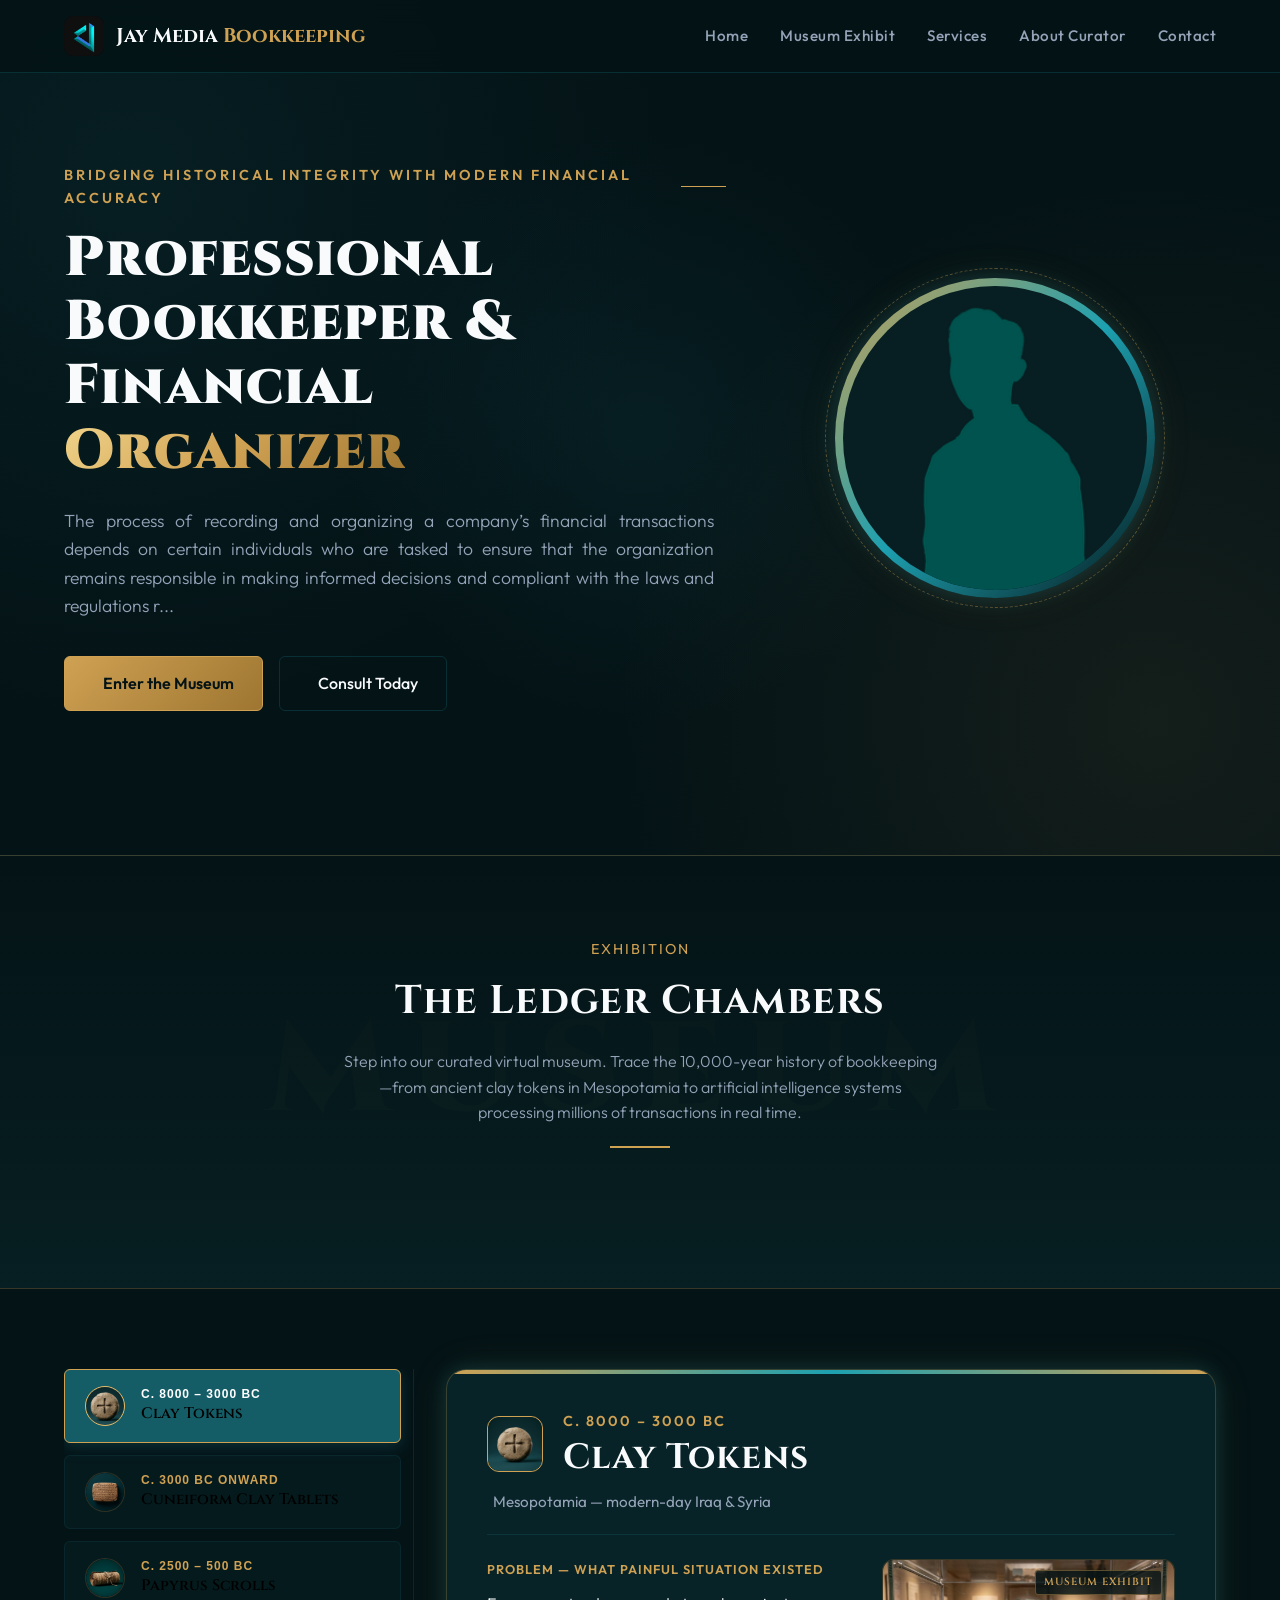
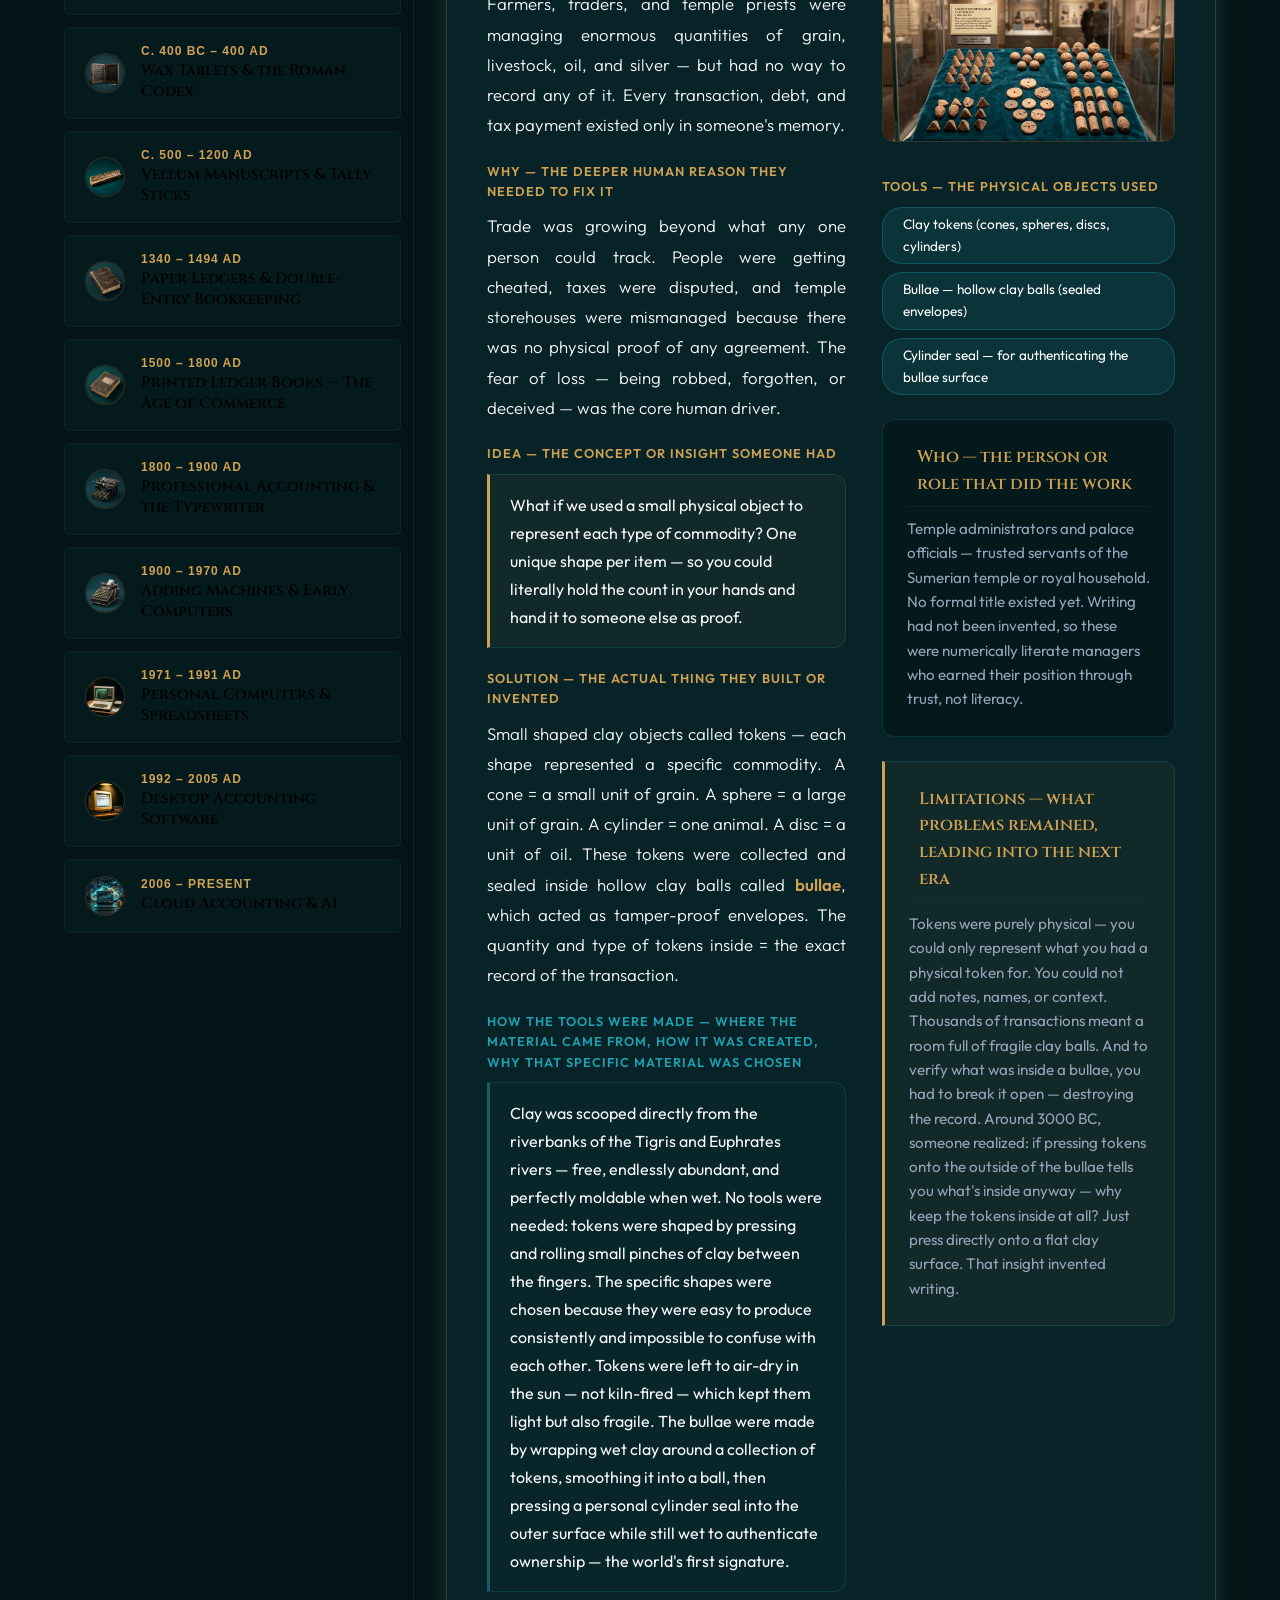
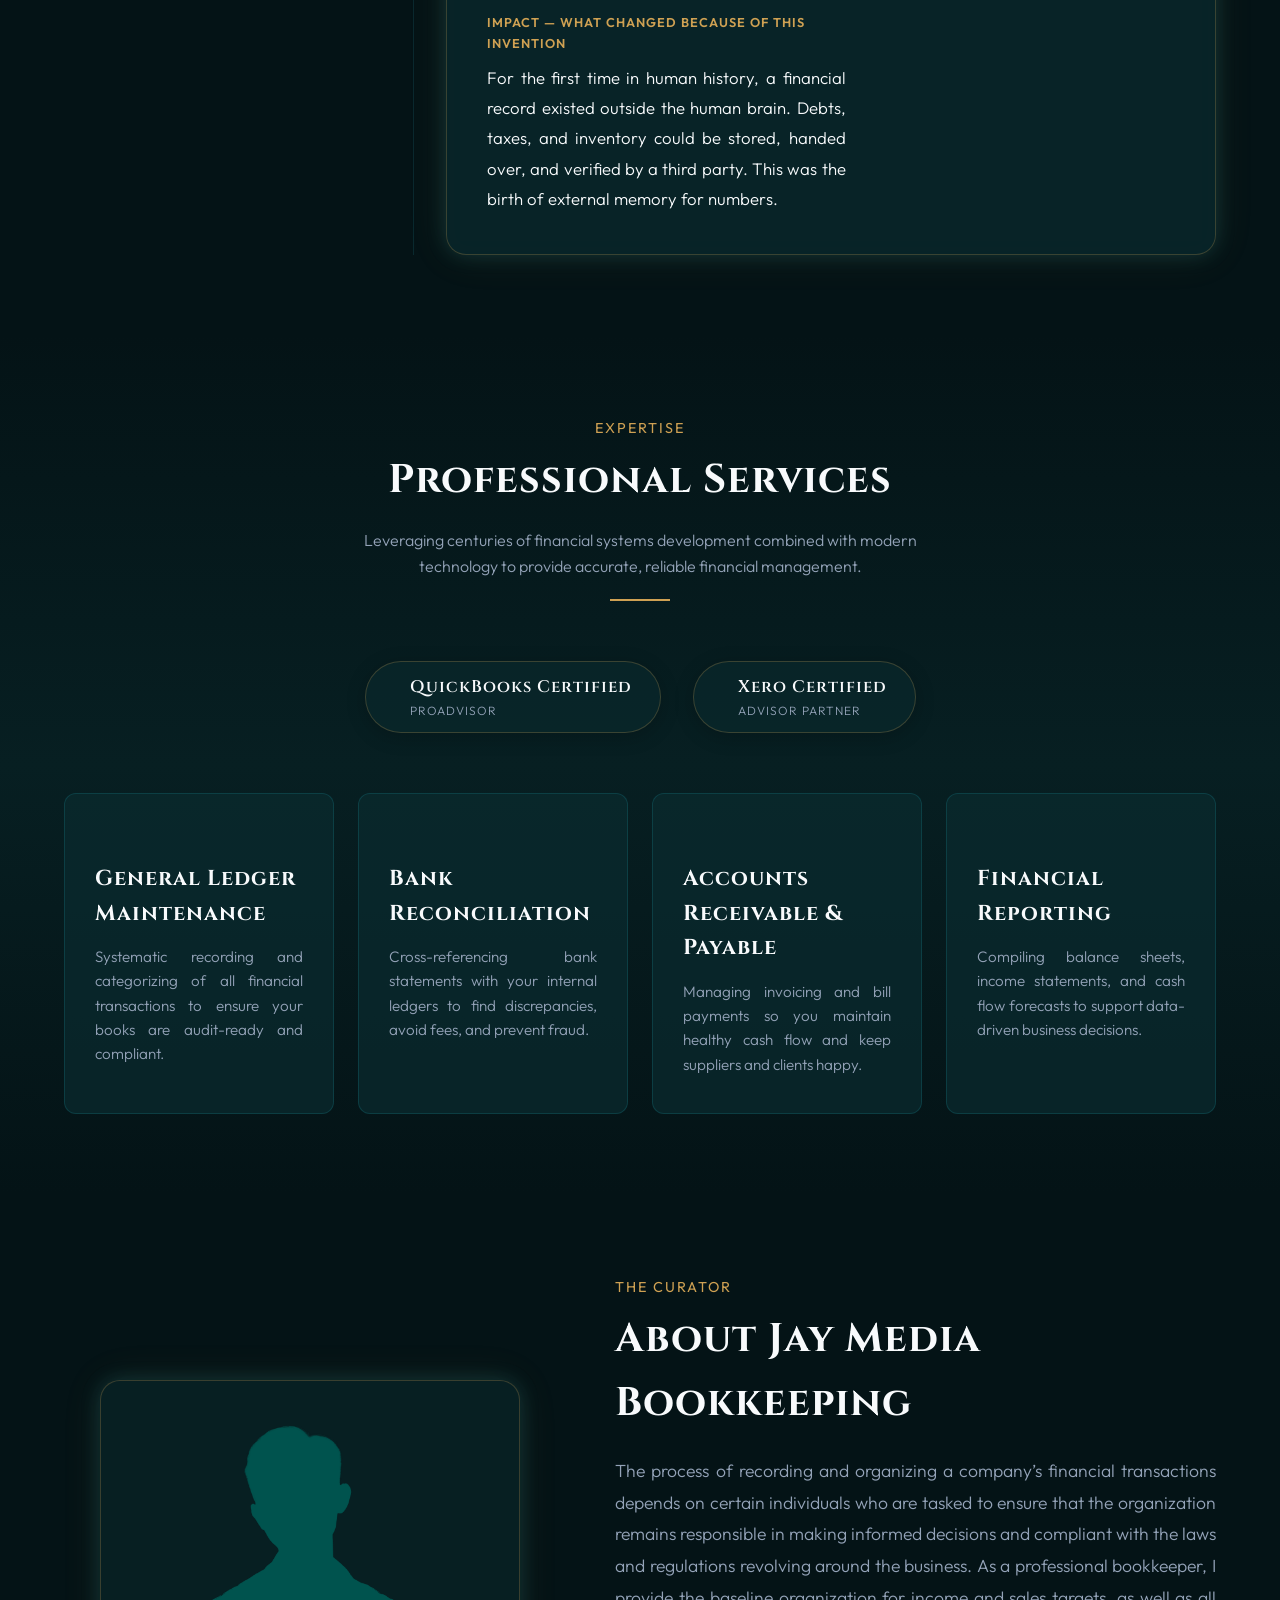
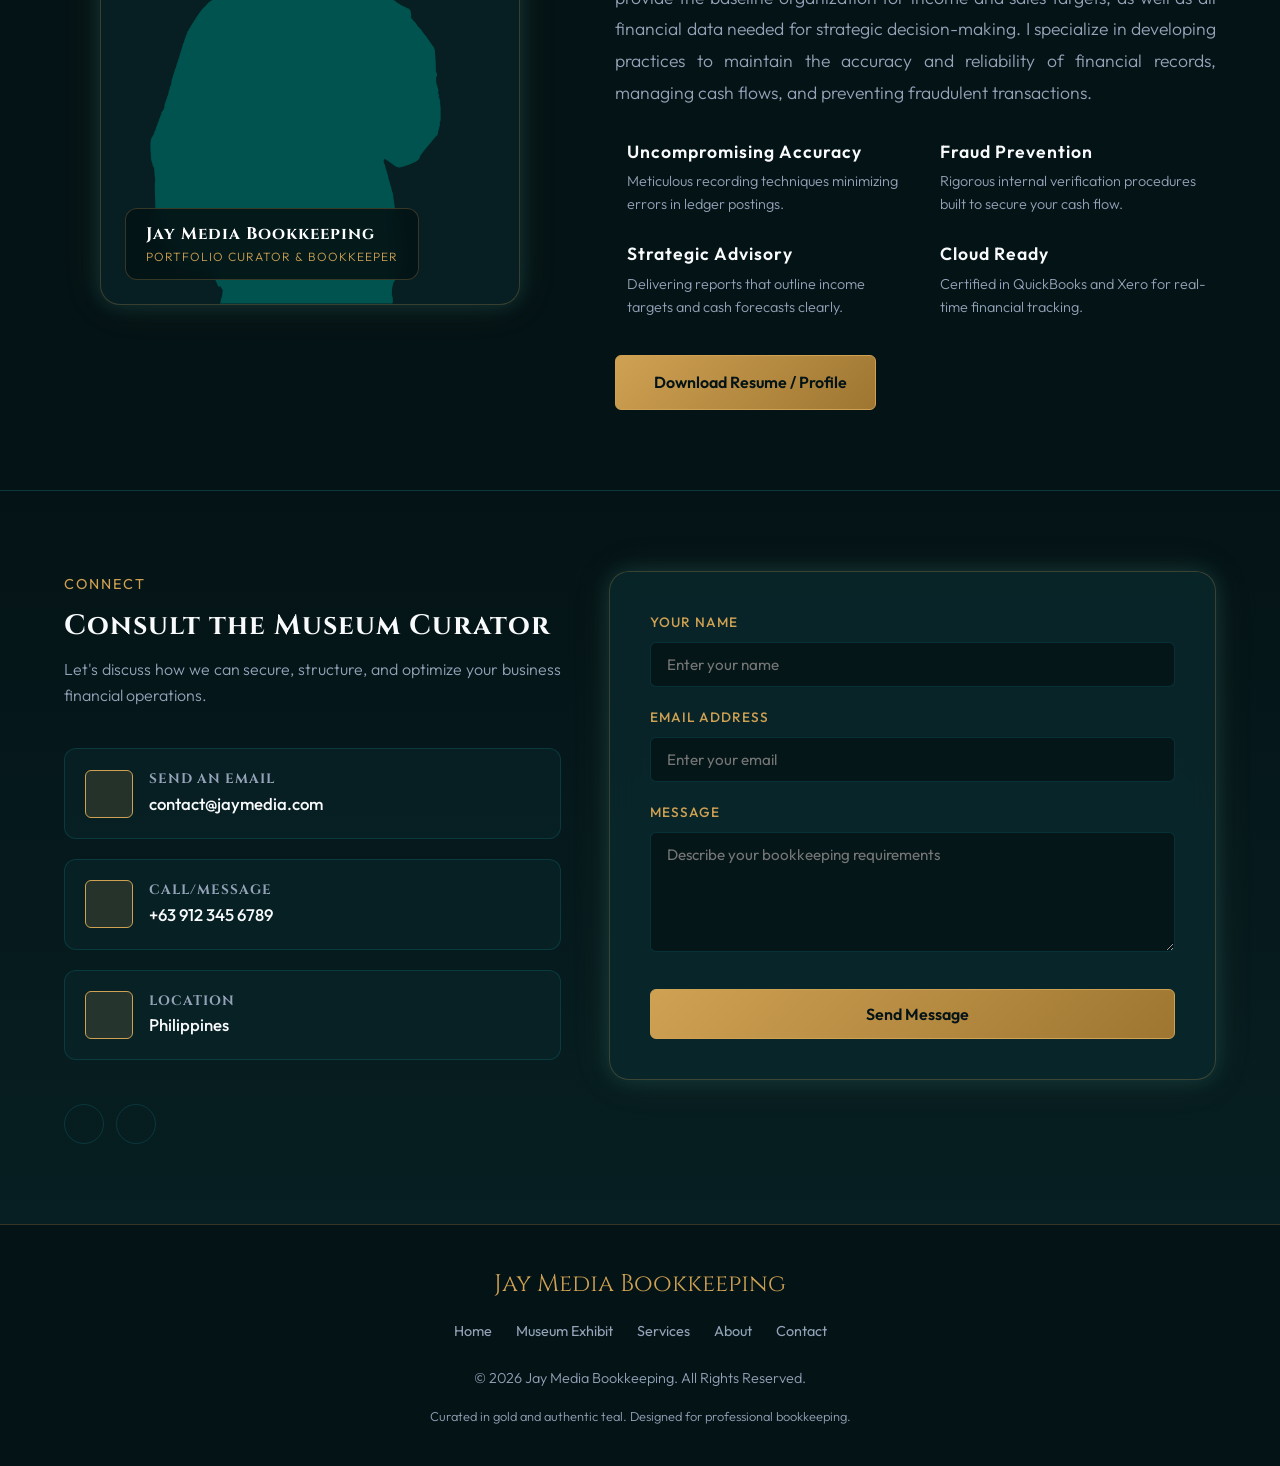
==== commit 55657e94: "Refactor museum exhibit layout sequence and fix mobile canvas image decoding" ====
--- a/index.html
+++ b/index.html
@@ -338,13 +338,19 @@
             saveDataToStorage();
           }
           // Upgrade old relative file references to Base64 to bypass local file:// protocol limitations
+          let upgraded = false;
           if (portfolioData.personal) {
             if (!portfolioData.personal.heroBaseImg || !portfolioData.personal.heroBaseImg.startsWith('data:image')) {
               portfolioData.personal.heroBaseImg = DEFAULT_PORTFOLIO_DATA.personal.heroBaseImg;
+              upgraded = true;
             }
             if (!portfolioData.personal.heroActiveImg || !portfolioData.personal.heroActiveImg.startsWith('data:image')) {
               portfolioData.personal.heroActiveImg = DEFAULT_PORTFOLIO_DATA.personal.heroActiveImg;
+              upgraded = true;
             }
+          }
+          if (upgraded) {
+            saveDataToStorage();
           }
         } catch (e) {
           console.error("Failed to parse saved data, loading defaults.", e);
@@ -556,13 +562,17 @@
 
       container.innerHTML = `
         <div class="exhibit-header">
-          <div>
-            <div class="exhibit-date">${m.date}</div>
-            <div class="exhibit-title-wrap">
-              <div class="exhibit-icon"><img src="${m.thumbnail || m.image}" alt="${m.name} Icon"></div>
-              <h3 class="exhibit-title">${m.name}</h3>
-            </div>
-            <div class="exhibit-place">
+          <div style="display: flex; flex-direction: column; gap: 8px; width: 100%;">
+            <div style="display: flex; align-items: center; gap: 20px;">
+              <div class="exhibit-icon">
+                <img src="${m.thumbnail || m.image}" alt="${m.name} Icon" style="width: 100%; height: 100%; object-fit: cover; border-radius: var(--radius-md);">
+              </div>
+              <div style="display: flex; flex-direction: column; gap: 4px;">
+                <div class="exhibit-date" style="margin-bottom: 2px;">${m.date}</div>
+                <h3 class="exhibit-title" style="margin: 0; line-height: 1.1;">${m.name}</h3>
+              </div>
+            </div>
+            <div class="exhibit-place" style="margin-top: 4px;">
               <i class="ti ti-map-pin"></i> ${m.place}
             </div>
           </div>
@@ -573,36 +583,36 @@
           <!-- Story column -->
           <div class="exhibit-story" style="display: flex; flex-direction: column; gap: 20px;">
             <div class="exhibit-story-section">
-              <div class="exhibit-chips-label"><i class="ti ti-alert-circle"></i> The Problem</div>
+              <div class="exhibit-chips-label"><i class="ti ti-alert-circle"></i> Problem — what painful situation existed</div>
               <p>${m.problem}</p>
             </div>
             
             <div class="exhibit-story-section">
-              <div class="exhibit-chips-label"><i class="ti ti-help-circle"></i> Why It Mattered</div>
+              <div class="exhibit-chips-label"><i class="ti ti-help-circle"></i> Why — the deeper human reason they needed to fix it</div>
               <p>${m.why}</p>
             </div>
             
             <div class="exhibit-story-section">
-              <div class="exhibit-chips-label" style="color: var(--gold-primary);"><i class="ti ti-bulb"></i> The Idea</div>
+              <div class="exhibit-chips-label" style="color: var(--gold-primary);"><i class="ti ti-bulb"></i> Idea — the concept or insight someone had</div>
               <div class="exhibit-box-dark" style="border-left: 3px solid var(--gold-primary); background: rgba(207, 161, 83, 0.05); padding: 16px 20px; border-radius: 0 var(--radius-md) var(--radius-md) 0; line-height: 1.75;">
                 ${m.idea}
               </div>
             </div>
             
             <div class="exhibit-story-section">
-              <div class="exhibit-chips-label"><i class="ti ti-puzzle"></i> The Solution</div>
+              <div class="exhibit-chips-label"><i class="ti ti-puzzle"></i> Solution — the actual thing they built or invented</div>
               <p>${m.solution}</p>
             </div>
             
             <div class="exhibit-story-section">
-              <div class="exhibit-chips-label" style="color: var(--teal-light);"><i class="ti ti-hammer"></i> How the Tools Were Made</div>
+              <div class="exhibit-chips-label" style="color: var(--teal-light);"><i class="ti ti-hammer"></i> How the tools were made — where the material came from, how it was created, why that specific material was chosen</div>
               <div class="exhibit-box-dark" style="border-left: 3px solid var(--teal-primary); background: rgba(20, 92, 102, 0.05); padding: 16px 20px; border-radius: 0 var(--radius-md) var(--radius-md) 0; line-height: 1.75;">
                 ${m.howmade}
               </div>
             </div>
             
             <div class="exhibit-story-section">
-              <div class="exhibit-chips-label"><i class="ti ti-star"></i> The Impact</div>
+              <div class="exhibit-chips-label"><i class="ti ti-star"></i> Impact — what changed because of this invention</div>
               <p>${m.impact}</p>
             </div>
           </div>
@@ -612,7 +622,7 @@
             ${visualHTML}
 
             <div class="exhibit-chips">
-              <span class="exhibit-chips-label">Tools & Materials Employed</span>
+              <span class="exhibit-chips-label">Tools — the physical objects used</span>
               <div class="chips-container">
                 ${chipsHTML}
               </div>
@@ -620,14 +630,14 @@
 
             <div class="exhibit-box-dark">
               <div class="exhibit-box-title">
-                <i class="ti ti-user"></i> Who Kept the Books
+                <i class="ti ti-user"></i> Who — the person or role that did the work
               </div>
               <div class="exhibit-box-text">${m.who}</div>
             </div>
 
             <div class="exhibit-box-dark why-fade-box" style="border-left: 3px solid var(--gold-primary); background: rgba(207, 161, 83, 0.05);">
               <div class="exhibit-box-title" style="color: var(--gold-primary)">
-                <i class="ti ti-alert-triangle"></i> Why the Era Evolved
+                <i class="ti ti-alert-triangle"></i> Limitations — what problems remained, leading into the next era
               </div>
               <div class="exhibit-box-text">${m.limit}</div>
             </div>
@@ -709,21 +719,31 @@
         this.activeImageLoaded = false;
         
         this.image = new Image();
+        this.image.crossOrigin = "anonymous";
         this.image.onload = () => {
           this.baseImageLoaded = true;
         };
         this.image.src = baseImgSrc;
-        if (this.image.complete) {
+        if (this.image.complete && this.image.naturalWidth > 0) {
           this.baseImageLoaded = true;
+        } else if (typeof this.image.decode === 'function') {
+          this.image.decode().then(() => {
+            this.baseImageLoaded = true;
+          }).catch(() => {});
         }
         
         this.activeImage = new Image();
+        this.activeImage.crossOrigin = "anonymous";
         this.activeImage.onload = () => {
           this.activeImageLoaded = true;
         };
         this.activeImage.src = activeImgSrc;
-        if (this.activeImage.complete) {
+        if (this.activeImage.complete && this.activeImage.naturalWidth > 0) {
           this.activeImageLoaded = true;
+        } else if (typeof this.activeImage.decode === 'function') {
+          this.activeImage.decode().then(() => {
+            this.activeImageLoaded = true;
+          }).catch(() => {});
         }
       }
       
@@ -1091,19 +1111,35 @@
           this.baseImgSrc = newBaseSrc;
           this.baseImageLoaded = false;
           this.image = new Image();
+          this.image.crossOrigin = "anonymous";
           this.image.onload = () => {
             this.baseImageLoaded = true;
           };
           this.image.src = newBaseSrc;
+          if (this.image.complete && this.image.naturalWidth > 0) {
+            this.baseImageLoaded = true;
+          } else if (typeof this.image.decode === 'function') {
+            this.image.decode().then(() => {
+              this.baseImageLoaded = true;
+            }).catch(() => {});
+          }
         }
         if (this.activeImgSrc !== newActiveSrc) {
           this.activeImgSrc = newActiveSrc;
           this.activeImageLoaded = false;
           this.activeImage = new Image();
+          this.activeImage.crossOrigin = "anonymous";
           this.activeImage.onload = () => {
             this.activeImageLoaded = true;
           };
           this.activeImage.src = newActiveSrc;
+          if (this.activeImage.complete && this.activeImage.naturalWidth > 0) {
+            this.activeImageLoaded = true;
+          } else if (typeof this.activeImage.decode === 'function') {
+            this.activeImage.decode().then(() => {
+              this.activeImageLoaded = true;
+            }).catch(() => {});
+          }
         }
       }
     }
